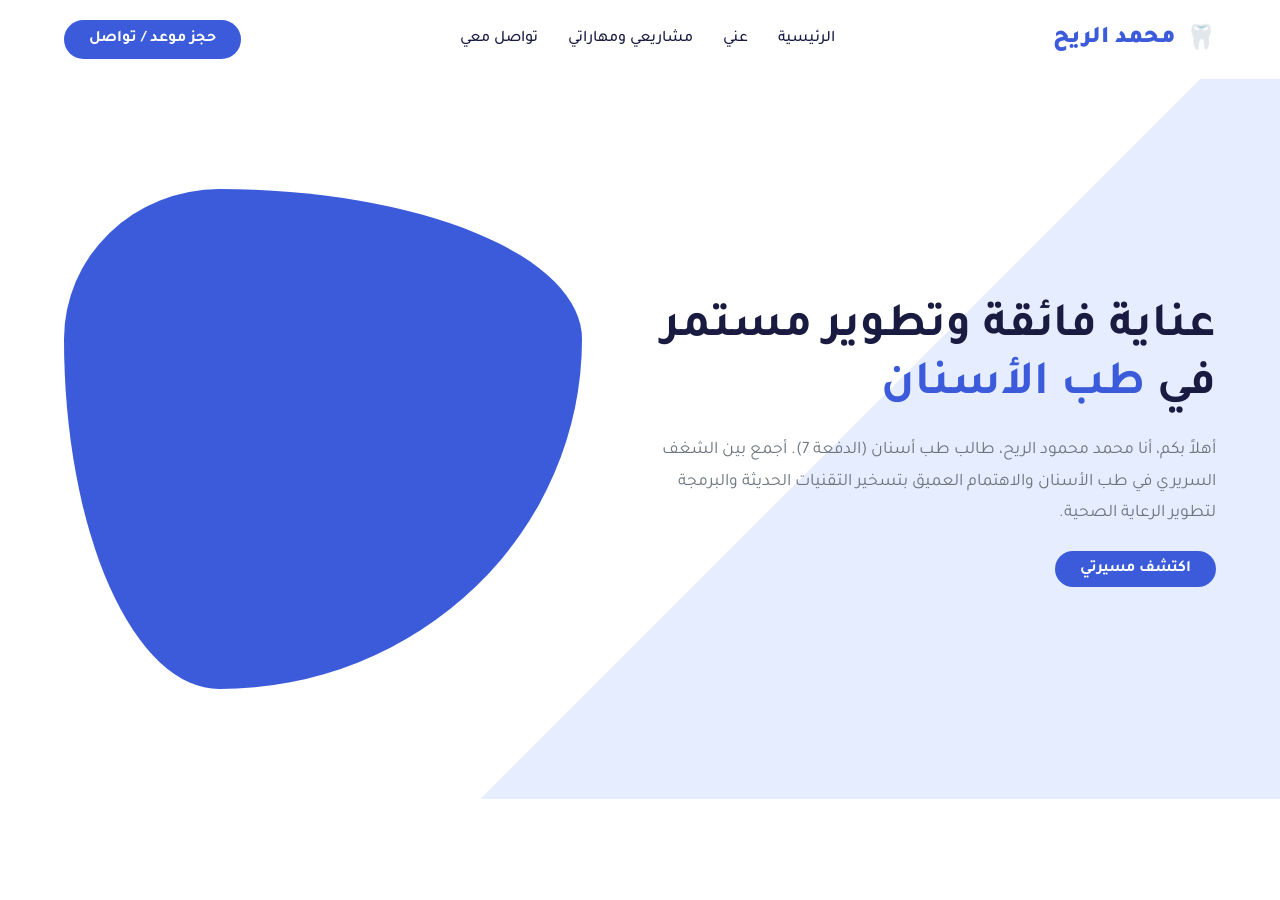
==== index.html @ c349facb "Create index.html" ====
<!DOCTYPE html>
<html lang="ar" dir="rtl">
<head>
    <meta charset="UTF-8">
    <meta name="viewport" content="width=device-width, initial-scale=1.0">
    <title>محمد محمود الريح - الرئيسية</title>
    <link rel="stylesheet" href="style.css">
</head>
<body>

    <header>
        <div class="logo">
            <span>🦷</span> محمد الريح
        </div>
        <nav>
            <ul>
                <li><a href="index.html">الرئيسية</a></li>
                <li><a href="about.html">عني</a></li>
                <li><a href="portfolio.html">مشاريعي ومهاراتي</a></li>
                <li><a href="contact.html">تواصل معي</a></li>
            </ul>
        </nav>
        <a href="contact.html" class="btn-primary">حجز موعد / تواصل</a>
    </header>

    <section class="hero">
        <div class="hero-text">
            <h1>عناية فائقة وتطوير مستمر في <span>طب الأسنان</span></h1>
            <p>أهلاً بكم، أنا محمد محمود الريح، طالب طب أسنان (الدفعة 7). أجمع بين الشغف السريري في طب الأسنان والاهتمام العميق بتسخير التقنيات الحديثة والبرمجة لتطوير الرعاية الصحية.</p>
            <a href="portfolio.html" class="btn-primary">اكتشف مسيرتي</a>
        </div>
        
        <div class="hero-image">
            <div class="image-blob">
                <!-- يمكنك استبدال الرابط أدناه بصورتك الشخصية -->
                <img src="https://cdn-icons-png.flaticon.com/512/3421/3421110.png" alt="طبيب أسنان">
            </div>
        </div>
    </section>

</body>
</html>
---- style.css ----
/* style.css */
@import url('https://fonts.googleapis.com/css2?family=Tajawal:wght@400;500;700;900&display=swap');

:root {
    --primary-blue: #3b5bdb;
    --light-blue: #e5edff;
    --text-dark: #1a1b41;
    --text-light: #6c757d;
    --white: #ffffff;
}

* {
    margin: 0;
    padding: 0;
    box-sizing: border-box;
    font-family: 'Tajawal', sans-serif;
}

body {
    background-color: var(--white);
    color: var(--text-dark);
    direction: rtl; /* لدعم اللغة العربية من اليمين لليسار */
}

/* Navbar */
header {
    display: flex;
    justify-content: space-between;
    align-items: center;
    padding: 20px 5%;
    background-color: var(--white);
    box-shadow: 0 2px 10px rgba(0,0,0,0.05);
}

.logo {
    font-size: 24px;
    font-weight: 900;
    color: var(--primary-blue);
    display: flex;
    align-items: center;
    gap: 10px;
}

nav ul {
    list-style: none;
    display: flex;
    gap: 30px;
}

nav ul li a {
    text-decoration: none;
    color: var(--text-dark);
    font-weight: 500;
    transition: color 0.3s;
}

nav ul li a:hover {
    color: var(--primary-blue);
}

.btn-primary {
    background-color: var(--primary-blue);
    color: var(--white);
    padding: 10px 25px;
    border-radius: 30px;
    text-decoration: none;
    font-weight: 700;
    transition: 0.3s;
}

.btn-primary:hover {
    background-color: #2c46a8;
}

/* Hero Section */
.hero {
    display: flex;
    align-items: center;
    justify-content: space-between;
    padding: 50px 5%;
    background: linear-gradient(135deg, var(--white) 60%, var(--light-blue) 40%);
    min-height: 80vh;
}

.hero-text {
    max-width: 50%;
}

.hero-text h1 {
    font-size: 3rem;
    color: var(--text-dark);
    margin-bottom: 20px;
}

.hero-text h1 span {
    color: var(--primary-blue);
}

.hero-text p {
    font-size: 1.1rem;
    color: var(--text-light);
    margin-bottom: 30px;
    line-height: 1.8;
}

/* Custom Shape Image Wrapper */
.hero-image {
    width: 45%;
    position: relative;
}

.image-blob {
    width: 100%;
    height: 500px;
    background-color: var(--primary-blue);
    border-radius: 30% 70% 70% 30% / 30% 30% 70% 70%;
    overflow: hidden;
    display: flex;
    justify-content: center;
    align-items: flex-end;
}

.image-blob img {
    width: 90%;
    height: auto;
}

/* Cards Section */
.section-title {
    text-align: center;
    margin: 60px 0 30px;
    font-size: 2.5rem;
}

.grid-container {
    display: grid;
    grid-template-columns: repeat(auto-fit, minmax(300px, 1fr));
    gap: 30px;
    padding: 20px 5%;
}

.card {
    background: var(--white);
    padding: 30px;
    border-radius: 20px;
    box-shadow: 0 10px 30px rgba(0,0,0,0.05);
    border: 1px solid var(--light-blue);
    transition: transform 0.3s;
}

.card:hover {
    transform: translateY(-10px);
}
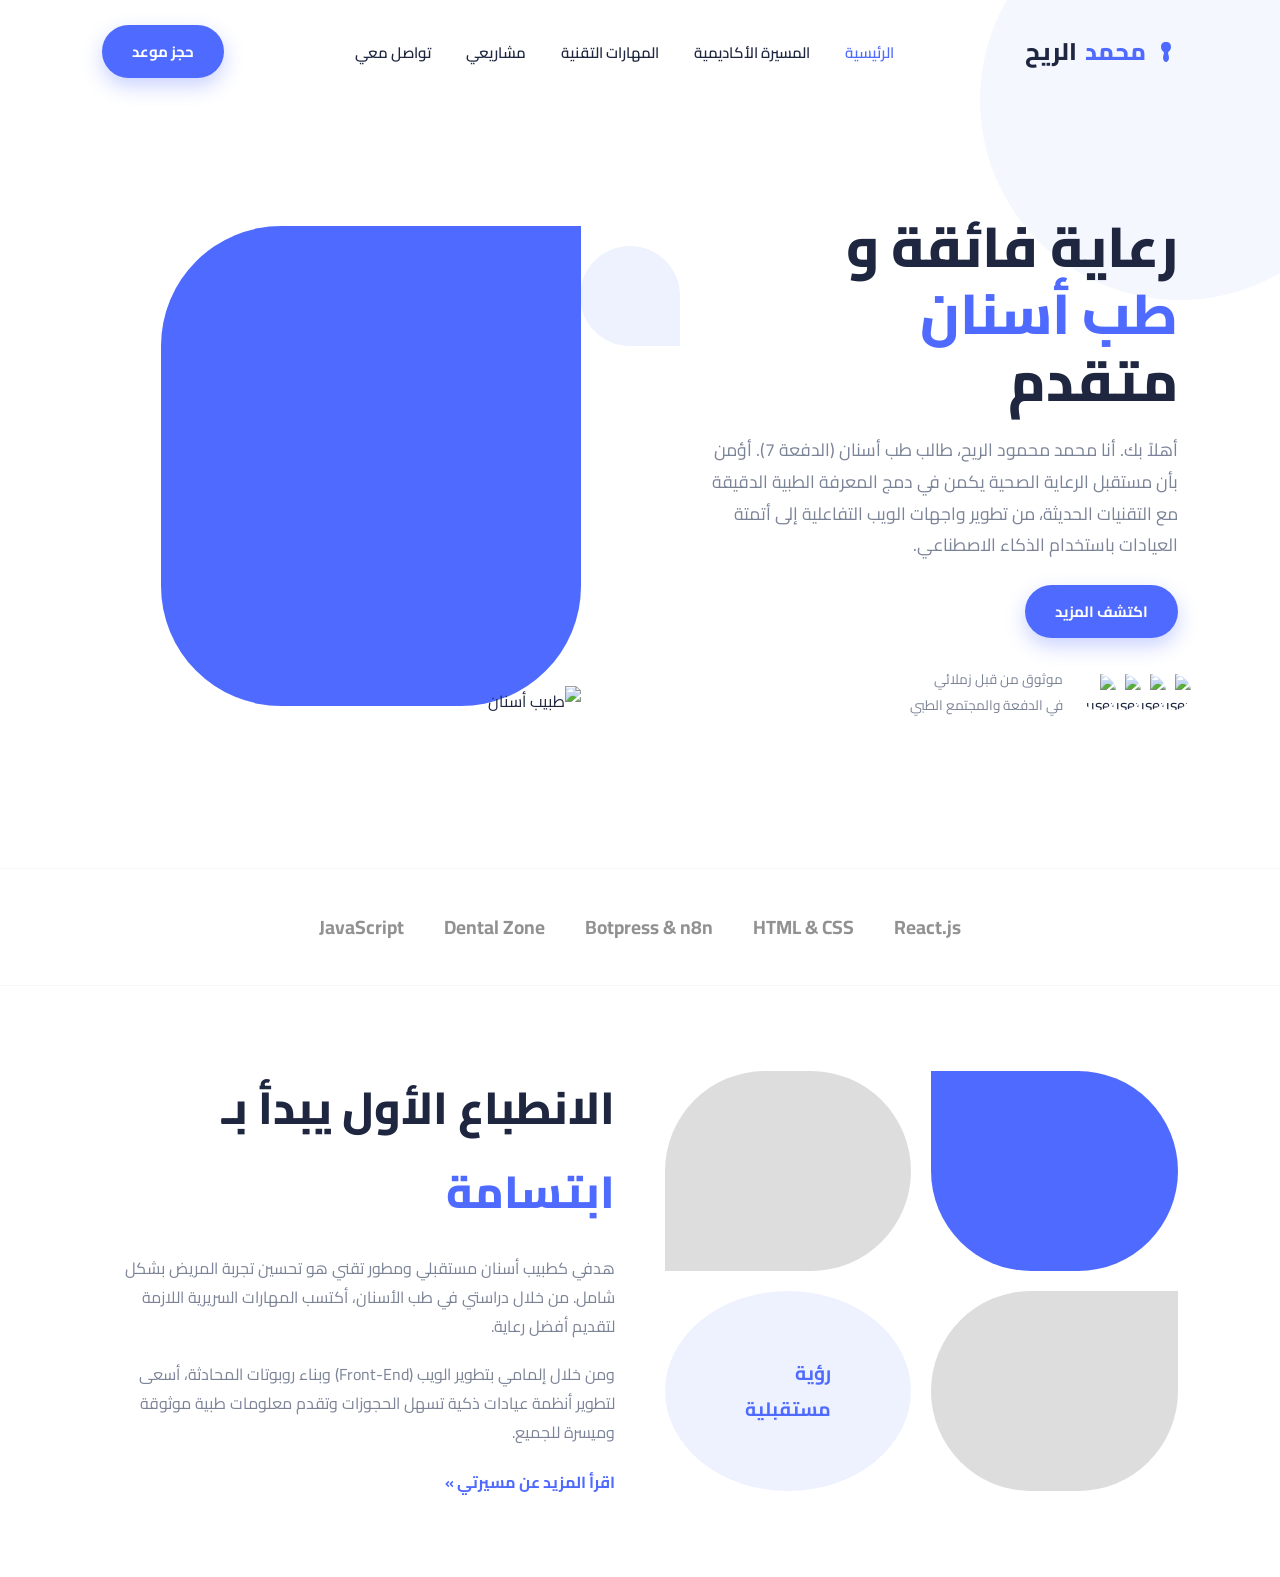
==== commit b6c6c94a: "Update index.html" ====
--- a/index.html
+++ b/index.html
@@ -3,40 +3,91 @@
 <head>
     <meta charset="UTF-8">
     <meta name="viewport" content="width=device-width, initial-scale=1.0">
-    <title>محمد محمود الريح - الرئيسية</title>
+    <title>محمد محمود الريح - الموقع الشخصي</title>
     <link rel="stylesheet" href="style.css">
 </head>
 <body>
 
+    <div class="bg-shape-1"></div>
+
+    <!-- الترويسة مطابقة لشريط Dantal -->
     <header>
         <div class="logo">
-            <span>🦷</span> محمد الريح
+            <!-- أيقونة سن بسيطة -->
+            <svg width="24" height="24" viewBox="0 0 24 24" fill="var(--primary-blue)"><path d="M12 2C8.5 2 7 4 7 7C7 9.5 8.5 11 10 12.5C10 13.5 9 16 9 18C9 20 10.5 22 12 22C13.5 22 15 20 15 18C15 16 14 13.5 14 12.5C15.5 11 17 9.5 17 7C17 4 15.5 2 12 2Z"/></svg>
+            محمد <span>الريح</span>
         </div>
         <nav>
             <ul>
-                <li><a href="index.html">الرئيسية</a></li>
-                <li><a href="about.html">عني</a></li>
-                <li><a href="portfolio.html">مشاريعي ومهاراتي</a></li>
+                <li><a href="index.html" class="active">الرئيسية</a></li>
+                <li><a href="about.html">المسيرة الأكاديمية</a></li>
+                <li><a href="skills.html">المهارات التقنية</a></li>
+                <li><a href="team.html">مشاريعي</a></li>
                 <li><a href="contact.html">تواصل معي</a></li>
             </ul>
         </nav>
-        <a href="contact.html" class="btn-primary">حجز موعد / تواصل</a>
+        <a href="contact.html" class="btn">حجز موعد</a>
     </header>
 
+    <!-- قسم الواجهة (Hero) المطابق للتصميم -->
     <section class="hero">
-        <div class="hero-text">
-            <h1>عناية فائقة وتطوير مستمر في <span>طب الأسنان</span></h1>
-            <p>أهلاً بكم، أنا محمد محمود الريح، طالب طب أسنان (الدفعة 7). أجمع بين الشغف السريري في طب الأسنان والاهتمام العميق بتسخير التقنيات الحديثة والبرمجة لتطوير الرعاية الصحية.</p>
-            <a href="portfolio.html" class="btn-primary">اكتشف مسيرتي</a>
+        <div class="hero-content">
+            <h1>رعاية فائقة و <br><span class="text-blue">طب أسنان</span><br> متقدم</h1>
+            <p>أهلاً بك. أنا محمد محمود الريح، طالب طب أسنان (الدفعة 7). أؤمن بأن مستقبل الرعاية الصحية يكمن في دمج المعرفة الطبية الدقيقة مع التقنيات الحديثة، من تطوير واجهات الويب التفاعلية إلى أتمتة العيادات باستخدام الذكاء الاصطناعي.</p>
+            <a href="contact.html" class="btn">اكتشف المزيد</a>
+            
+            <div class="trust-section">
+                <div class="avatars">
+                    <!-- صور رمزية صغيرة مطابقة لجزئية Trusted by في التصميم -->
+                    <img src="https://i.pravatar.cc/100?img=1" alt="user">
+                    <img src="https://i.pravatar.cc/100?img=2" alt="user">
+                    <img src="https://i.pravatar.cc/100?img=3" alt="user">
+                    <img src="https://i.pravatar.cc/100?img=4" alt="user">
+                </div>
+                <div class="trust-text">
+                    موثوق من قبل زملائي <br>في الدفعة والمجتمع الطبي
+                </div>
+            </div>
         </div>
         
-        <div class="hero-image">
-            <div class="image-blob">
-                <!-- يمكنك استبدال الرابط أدناه بصورتك الشخصية -->
+        <div class="hero-image-wrapper">
+            <div class="floating-shape-1"></div>
+            <!-- الشكل الأزرق ذو الزاوية الحادة والانحناءات المطابق للصورة -->
+            <div class="theme-shape">
+                <!-- استبدل الرابط أدناه بصورتك الشخصية بخلفية شفافة (PNG) -->
                 <img src="https://cdn-icons-png.flaticon.com/512/3421/3421110.png" alt="طبيب أسنان">
             </div>
         </div>
     </section>
 
+    <!-- شريط التقنيات والشركاء (بديل لشعارات الشركات في التصميم) -->
+    <section class="partners">
+        <span>React.js</span>
+        <span>HTML & CSS</span>
+        <span>Botpress & n8n</span>
+        <span>Dental Zone</span>
+        <span>JavaScript</span>
+    </section>
+
+    <!-- القسم الثاني (مطابق لقسم First Impressions في التصميم) -->
+    <section class="about-section">
+        <div class="about-images">
+            <!-- أشكال مطابقة للشبكة الهندسية في التصميم -->
+            <div class="img-box img-1"></div>
+            <div class="img-box img-2" style="background-image: url('https://images.unsplash.com/photo-1606811841689-23dfddce3e95?auto=format&fit=crop&w=300&q=80');"></div>
+            <div class="img-box img-3" style="background-image: url('https://images.unsplash.com/photo-1599420186946-7b6fb4e297f0?auto=format&fit=crop&w=300&q=80');"></div>
+            <div class="img-box img-4">
+                <strong style="color: var(--primary-blue); font-size: 1.2rem;">رؤية<br>مستقبلية</strong>
+            </div>
+        </div>
+
+        <div class="about-text">
+            <h2>الانطباع الأول يبدأ بـ <span>ابتسامة</span></h2>
+            <p>هدفي كطبيب أسنان مستقبلي ومطور تقني هو تحسين تجربة المريض بشكل شامل. من خلال دراستي في طب الأسنان، أكتسب المهارات السريرية اللازمة لتقديم أفضل رعاية.</p>
+            <p>ومن خلال إلمامي بتطوير الويب (Front-End) وبناء روبوتات المحادثة، أسعى لتطوير أنظمة عيادات ذكية تسهل الحجوزات وتقدم معلومات طبية موثوقة وميسرة للجميع.</p>
+            <a href="about.html" style="color: var(--primary-blue); text-decoration: none; font-weight: 700;">اقرأ المزيد عن مسيرتي &raquo;</a>
+        </div>
+    </section>
+
 </body>
 </html>
--- a/style.css
+++ b/style.css
@@ -1,153 +1,263 @@
-/* style.css */
-@import url('https://fonts.googleapis.com/css2?family=Tajawal:wght@400;500;700;900&display=swap');
+@import url('https://fonts.googleapis.com/css2?family=Cairo:wght@400;600;700;800&display=swap');
 
 :root {
-    --primary-blue: #3b5bdb;
-    --light-blue: #e5edff;
-    --text-dark: #1a1b41;
-    --text-light: #6c757d;
-    --white: #ffffff;
+    --primary-blue: #4f6bff; /* درجة الأزرق المطابقة للتصميم */
+    --light-blue: #eef2ff;
+    --text-dark: #1e2640;
+    --text-gray: #7b8397;
+    --bg-white: #ffffff;
 }
 
 * {
     margin: 0;
     padding: 0;
     box-sizing: border-box;
-    font-family: 'Tajawal', sans-serif;
+    font-family: 'Cairo', sans-serif;
 }
 
 body {
-    background-color: var(--white);
-    color: var(--text-dark);
-    direction: rtl; /* لدعم اللغة العربية من اليمين لليسار */
-}
-
-/* Navbar */
+    background-color: var(--bg-white);
+    color: var(--text-dark);
+    direction: rtl; /* اتجاه عربي */
+    overflow-x: hidden;
+}
+
+/* الترويسة (Navbar) المطابقة للتصميم */
 header {
     display: flex;
     justify-content: space-between;
     align-items: center;
-    padding: 20px 5%;
-    background-color: var(--white);
-    box-shadow: 0 2px 10px rgba(0,0,0,0.05);
+    padding: 25px 8%;
+    background-color: transparent;
+    position: relative;
+    z-index: 10;
 }
 
 .logo {
     font-size: 24px;
-    font-weight: 900;
-    color: var(--primary-blue);
-    display: flex;
-    align-items: center;
-    gap: 10px;
+    font-weight: 800;
+    color: var(--primary-blue);
+    display: flex;
+    align-items: center;
+    gap: 8px;
+}
+
+.logo span {
+    color: var(--text-dark);
 }
 
 nav ul {
     list-style: none;
     display: flex;
-    gap: 30px;
+    gap: 35px;
 }
 
 nav ul li a {
     text-decoration: none;
     color: var(--text-dark);
-    font-weight: 500;
-    transition: color 0.3s;
-}
-
-nav ul li a:hover {
-    color: var(--primary-blue);
-}
-
-.btn-primary {
+    font-size: 15px;
+    font-weight: 600;
+    transition: color 0.3s ease;
+}
+
+nav ul li a:hover, nav ul li a.active {
+    color: var(--primary-blue);
+}
+
+.btn {
     background-color: var(--primary-blue);
-    color: var(--white);
-    padding: 10px 25px;
-    border-radius: 30px;
+    color: var(--bg-white);
+    padding: 12px 30px;
+    border-radius: 50px;
     text-decoration: none;
+    font-size: 15px;
     font-weight: 700;
+    box-shadow: 0 8px 20px rgba(79, 107, 255, 0.3);
     transition: 0.3s;
 }
 
-.btn-primary:hover {
-    background-color: #2c46a8;
-}
-
-/* Hero Section */
+.btn:hover {
+    transform: translateY(-2px);
+    box-shadow: 0 10px 25px rgba(79, 107, 255, 0.4);
+}
+
+/* القسم الأول (Hero Section) */
 .hero {
     display: flex;
-    align-items: center;
     justify-content: space-between;
-    padding: 50px 5%;
-    background: linear-gradient(135deg, var(--white) 60%, var(--light-blue) 40%);
-    min-height: 80vh;
-}
-
-.hero-text {
+    align-items: center;
+    padding: 40px 8% 80px;
+    position: relative;
+    min-height: 85vh;
+}
+
+/* الخلفيات الزخرفية الدائرية الباهتة */
+.bg-shape-1 {
+    position: absolute;
+    top: -100px;
+    right: -100px;
+    width: 400px;
+    height: 400px;
+    background-color: var(--light-blue);
+    border-radius: 50%;
+    z-index: -1;
+    opacity: 0.6;
+}
+
+.hero-content {
+    flex: 1;
     max-width: 50%;
 }
 
-.hero-text h1 {
-    font-size: 3rem;
-    color: var(--text-dark);
+.hero-content h1 {
+    font-size: 3.5rem;
+    font-weight: 800;
+    line-height: 1.2;
     margin-bottom: 20px;
-}
-
-.hero-text h1 span {
-    color: var(--primary-blue);
-}
-
-.hero-text p {
+    color: var(--text-dark);
+}
+
+.hero-content h1 span {
+    color: var(--primary-blue);
+}
+
+.hero-content p {
     font-size: 1.1rem;
-    color: var(--text-light);
-    margin-bottom: 30px;
+    color: var(--text-gray);
     line-height: 1.8;
-}
-
-/* Custom Shape Image Wrapper */
-.hero-image {
-    width: 45%;
-    position: relative;
-}
-
-.image-blob {
-    width: 100%;
-    height: 500px;
+    margin-bottom: 35px;
+    max-width: 90%;
+}
+
+.trust-section {
+    display: flex;
+    align-items: center;
+    gap: 15px;
+    margin-top: 40px;
+}
+
+.avatars {
+    display: flex;
+}
+
+.avatars img {
+    width: 40px;
+    height: 40px;
+    border-radius: 50%;
+    border: 2px solid var(--bg-white);
+    margin-right: -15px; /* لتداخل الصور مثل التصميم */
+}
+
+.trust-text {
+    font-size: 0.85rem;
+    color: var(--text-gray);
+}
+
+/* الأشكال الهندسية المطابقة للصورة (الجهة اليسرى في التصميم الإنجليزي / اليمنى هنا) */
+.hero-image-wrapper {
+    flex: 1;
+    display: flex;
+    justify-content: center;
+    position: relative;
+}
+
+/* الشكل الأزرق المميز الذي يشبه السن/الورقة */
+.theme-shape {
+    width: 420px;
+    height: 480px;
     background-color: var(--primary-blue);
-    border-radius: 30% 70% 70% 30% / 30% 30% 70% 70%;
-    overflow: hidden;
+    /* هذا السطر يصنع الانحناء المطابق للتصميم: زاوية حادة والباقي منحني */
+    border-radius: 120px 0 120px 120px; 
+    position: relative;
     display: flex;
     justify-content: center;
     align-items: flex-end;
 }
 
-.image-blob img {
-    width: 90%;
-    height: auto;
-}
-
-/* Cards Section */
-.section-title {
-    text-align: center;
-    margin: 60px 0 30px;
-    font-size: 2.5rem;
-}
-
-.grid-container {
+.theme-shape img {
+    width: 120%; /* لبروز الصورة خارج الإطار قليلاً كما في التصميم */
+    max-width: 500px;
+    margin-bottom: -10px;
+}
+
+/* أشكال الزينة العائمة حول الصورة الرئيسية */
+.floating-shape-1 {
+    position: absolute;
+    top: 20px;
+    right: -40px;
+    width: 100px;
+    height: 100px;
+    background-color: var(--light-blue);
+    border-radius: 50% 50% 0 50%;
+    z-index: -1;
+}
+
+/* شريط الشركاء / التقنيات */
+.partners {
+    display: flex;
+    justify-content: center;
+    align-items: center;
+    gap: 40px;
+    padding: 40px 8%;
+    border-top: 1px solid #f0f0f0;
+    border-bottom: 1px solid #f0f0f0;
+    filter: grayscale(100%);
+    opacity: 0.5;
+}
+
+.partners span {
+    font-size: 1.2rem;
+    font-weight: 700;
+}
+
+/* قسم "الانطباع الأول" المطابق للتصميم */
+.about-section {
+    display: flex;
+    align-items: center;
+    justify-content: space-between;
+    padding: 80px 8%;
+    gap: 50px;
+}
+
+.about-images {
+    flex: 1;
     display: grid;
-    grid-template-columns: repeat(auto-fit, minmax(300px, 1fr));
-    gap: 30px;
-    padding: 20px 5%;
-}
-
-.card {
-    background: var(--white);
-    padding: 30px;
-    border-radius: 20px;
-    box-shadow: 0 10px 30px rgba(0,0,0,0.05);
-    border: 1px solid var(--light-blue);
-    transition: transform 0.3s;
-}
-
-.card:hover {
-    transform: translateY(-10px);
+    grid-template-columns: 1fr 1fr;
+    gap: 20px;
+    position: relative;
+}
+
+.img-box {
+    width: 100%;
+    height: 200px;
+    background-color: #ddd;
+    background-size: cover;
+    background-position: center;
+}
+
+/* تطبيق الانحناءات الدقيقة للصور في الشبكة السفلية */
+.img-1 { border-radius: 0 100px 100px 100px; background-color: var(--primary-blue); }
+.img-2 { border-radius: 100px 100px 100px 0; }
+.img-3 { border-radius: 100px 0 100px 100px; }
+.img-4 { border-radius: 50%; background-color: var(--light-blue); display:flex; align-items:center; justify-content:center;}
+
+.about-text {
+    flex: 1;
+}
+
+.about-text h2 {
+    font-size: 2.8rem;
+    font-weight: 800;
+    margin-bottom: 20px;
+    color: var(--text-dark);
+}
+
+.about-text h2 span {
+    color: var(--primary-blue);
+}
+
+.about-text p {
+    color: var(--text-gray);
+    line-height: 1.8;
+    margin-bottom: 20px;
 }
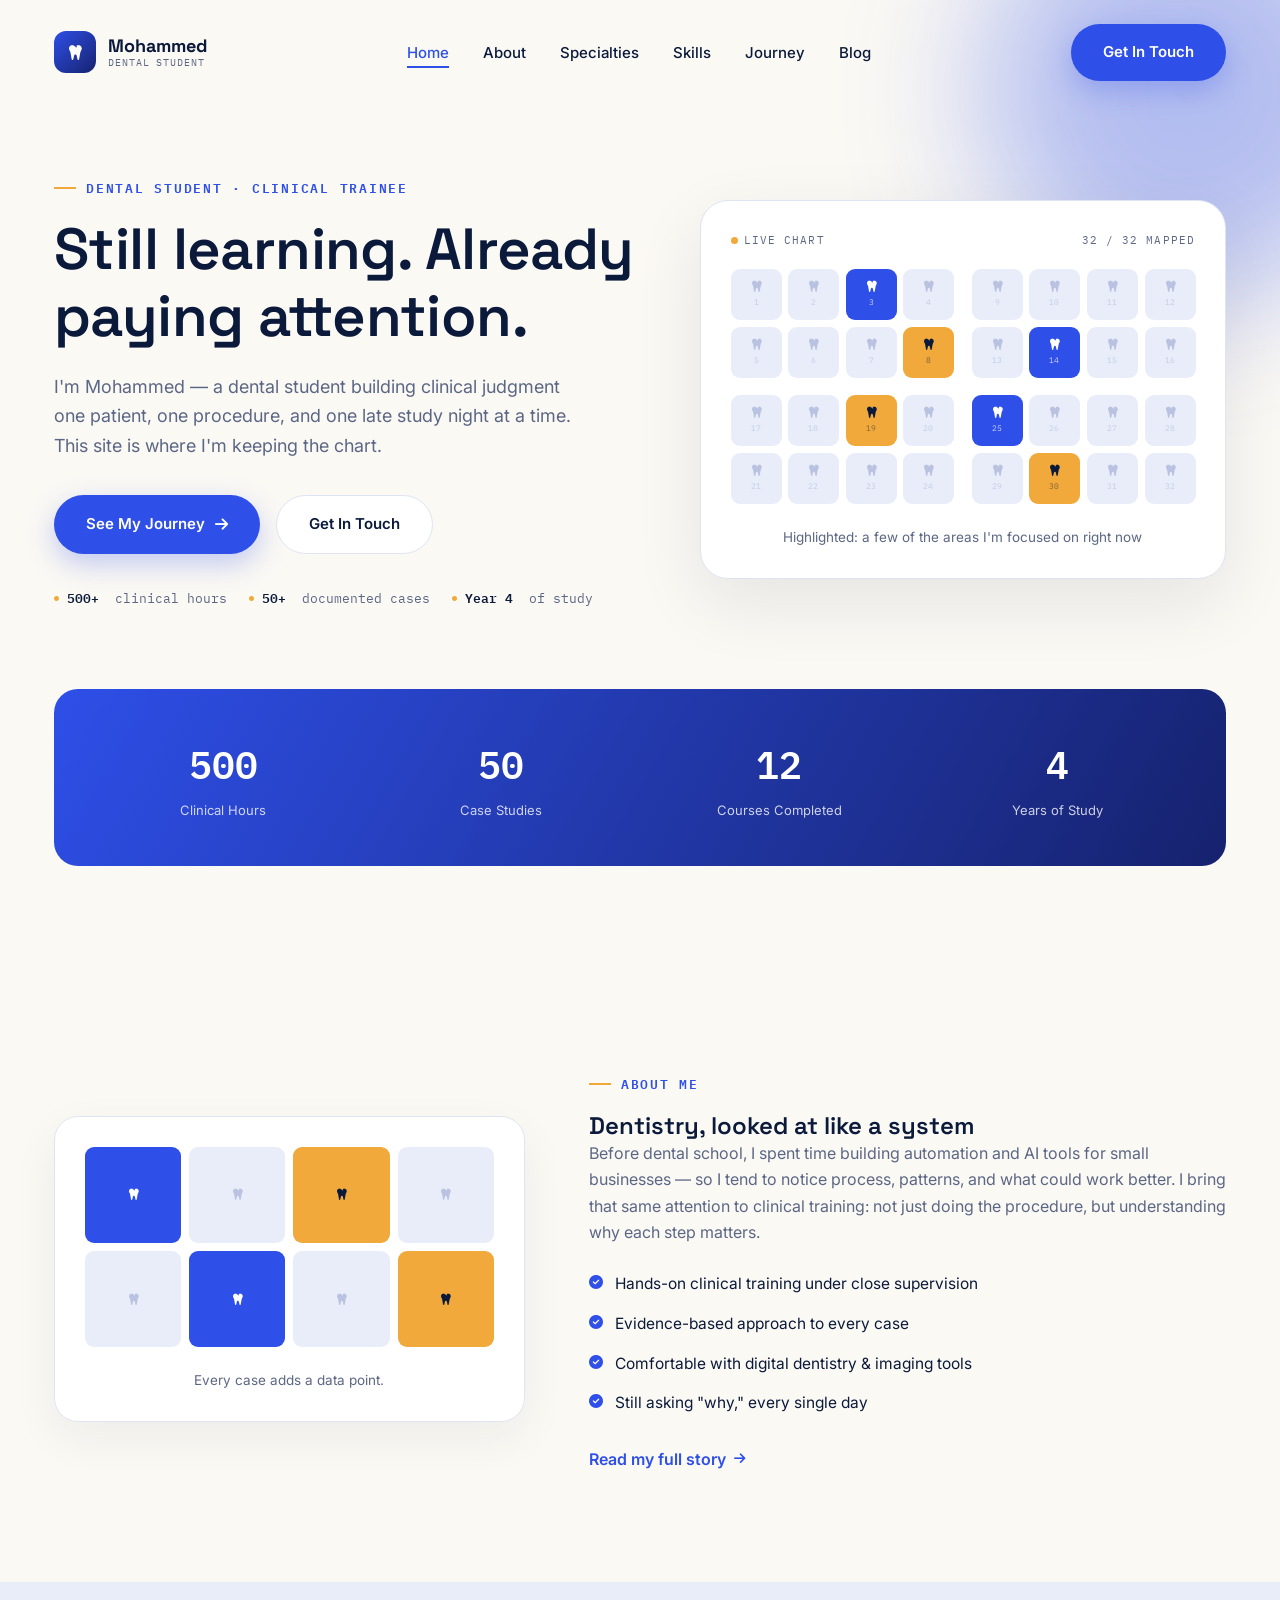
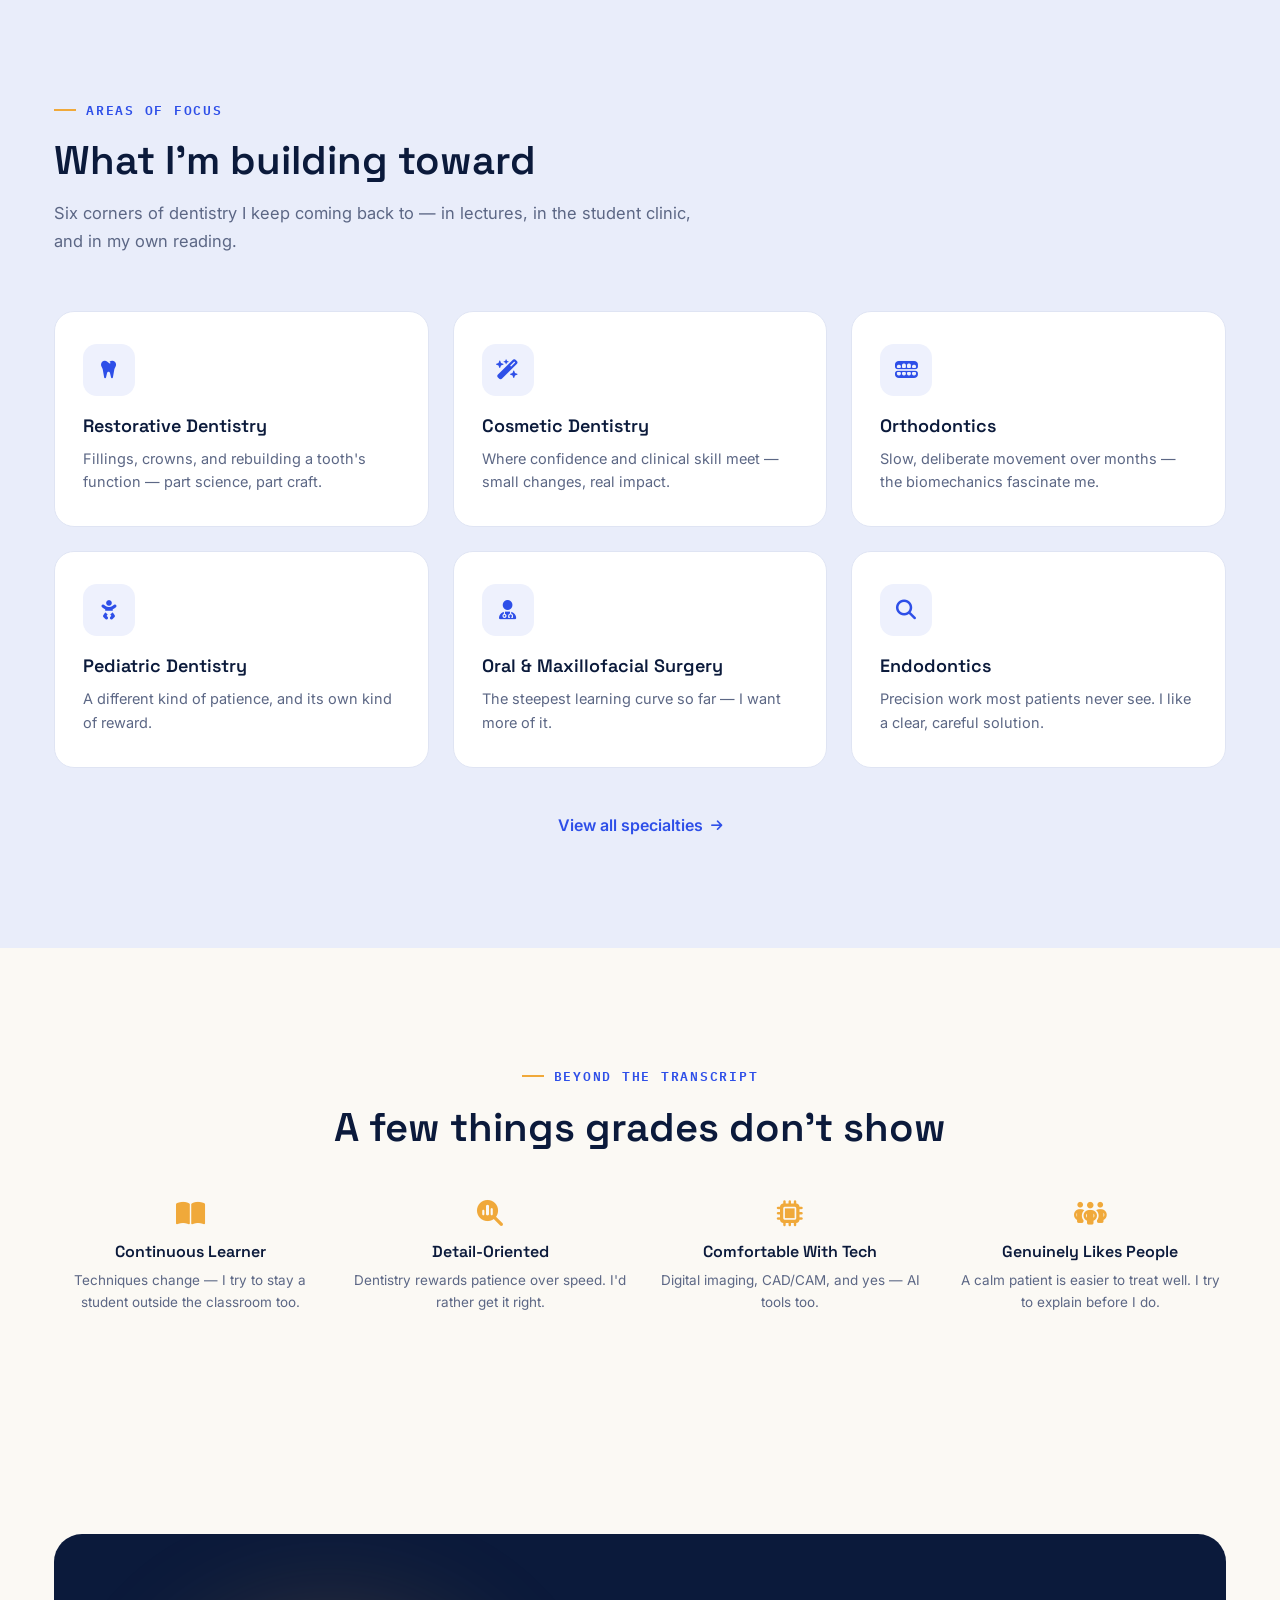
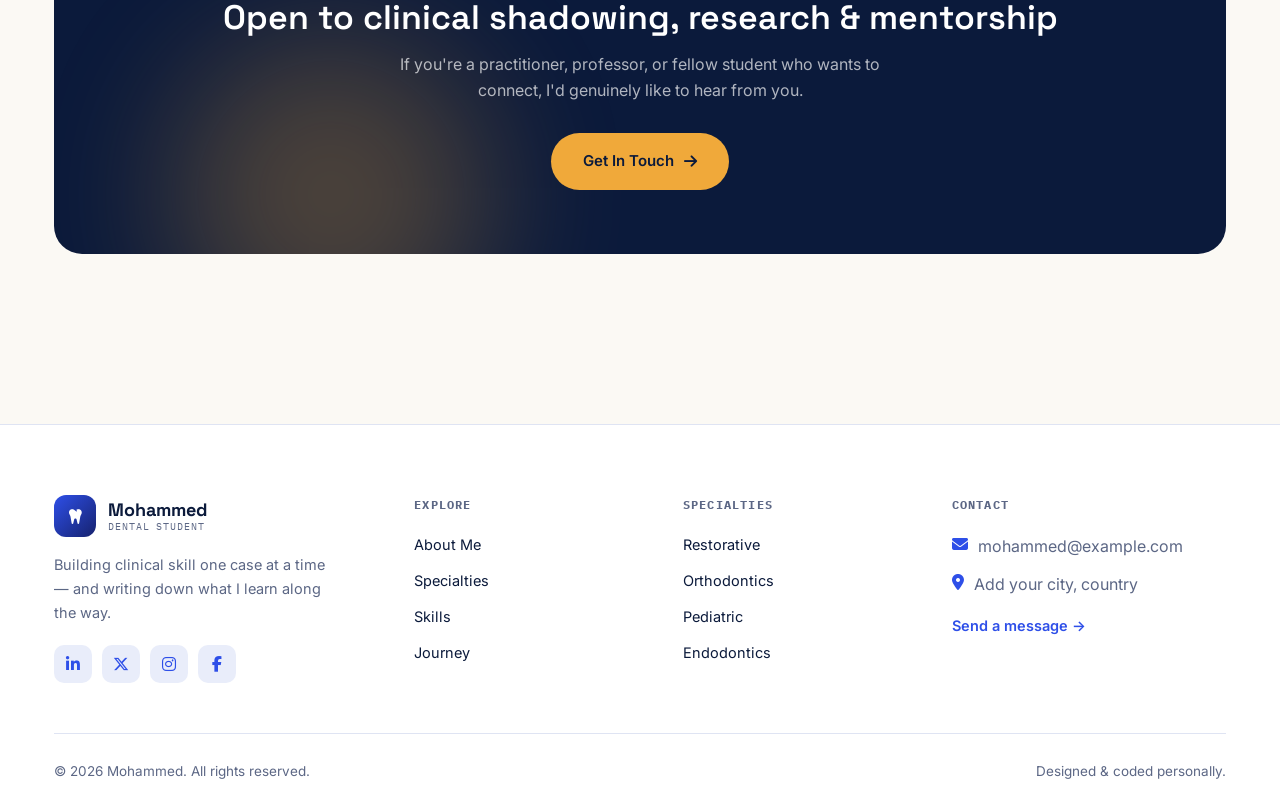
==== commit 792dff29: "Update index.html كلاود" ====
--- a/index.html
+++ b/index.html
@@ -1,93 +1,438 @@
 <!DOCTYPE html>
-<html lang="ar" dir="rtl">
+<html lang="en">
 <head>
-    <meta charset="UTF-8">
-    <meta name="viewport" content="width=device-width, initial-scale=1.0">
-    <title>محمد محمود الريح - الموقع الشخصي</title>
-    <link rel="stylesheet" href="style.css">
+<meta charset="UTF-8">
+<meta name="viewport" content="width=device-width, initial-scale=1.0">
+<title>Mohammed — Dental Student</title>
+<meta name="description" content="Mohammed is a dental student building clinical skill, one case at a time. Explore his journey, specialties, and skills.">
+<link rel="preconnect" href="https://fonts.googleapis.com">
+<link rel="preconnect" href="https://fonts.gstatic.com" crossorigin>
+<link href="https://fonts.googleapis.com/css2?family=Space+Grotesk:wght@500;600;700&family=Inter:wght@400;500;600;700&family=IBM+Plex+Mono:wght@500;600&display=swap" rel="stylesheet">
+<link rel="stylesheet" href="https://cdnjs.cloudflare.com/ajax/libs/font-awesome/6.5.1/css/all.min.css">
+<style>
+  :root{
+    --ink:#0B1A3B; --blue:#2E4FE8; --blue-dark:#16226E; --blue-pale:#EEF1FD;
+    --enamel:#FBF9F4; --mist:#E9EDFA; --amber:#F0A93A; --amber-dark:#C98613;
+    --chart-red:#C1443B; --gray:#5C6785; --border:#DFE4F3; --white:#FFFFFF;
+  }
+  *,*::before,*::after{box-sizing:border-box;margin:0;padding:0;}
+  html{scroll-behavior:smooth;}
+  body{font-family:'Inter',sans-serif;color:var(--ink);background:var(--enamel);line-height:1.65;-webkit-font-smoothing:antialiased;overflow-x:hidden;}
+  img{max-width:100%;display:block;}
+  a{text-decoration:none;color:inherit;}
+  ul{list-style:none;}
+  button{font-family:inherit;cursor:pointer;}
+  h1,h2,h3,h4{font-family:'Space Grotesk',sans-serif;color:var(--ink);line-height:1.15;font-weight:600;}
+  .mono{font-family:'IBM Plex Mono',monospace;}
+  :focus-visible{outline:2px solid var(--blue);outline-offset:3px;}
+  @media(prefers-reduced-motion:reduce){*{animation-duration:.01ms !important;animation-iteration-count:1 !important;transition-duration:.01ms !important;scroll-behavior:auto !important;}}
+
+  .container{max-width:1220px;margin:0 auto;padding:0 24px;}
+  .section{padding:110px 0;}
+  .section-alt{background:var(--mist);}
+  .section-tight{padding:70px 0;}
+  .eyebrow{font-family:'IBM Plex Mono',monospace;font-size:12.5px;letter-spacing:.14em;text-transform:uppercase;color:var(--blue);font-weight:600;display:inline-flex;align-items:center;gap:10px;margin-bottom:18px;}
+  .eyebrow::before{content:'';width:22px;height:2px;background:var(--amber);}
+  .section-head{max-width:640px;margin-bottom:56px;}
+  .section-head h2{font-size:clamp(28px,4vw,40px);margin-bottom:16px;}
+  .section-head p{color:var(--gray);font-size:16.5px;}
+
+  .btn{display:inline-flex;align-items:center;gap:10px;padding:16px 32px;border-radius:100px;font-weight:600;font-size:15px;transition:all .3s cubic-bezier(.4,0,.2,1);border:none;}
+  .btn-primary{background:var(--blue);color:#fff;box-shadow:0 10px 28px rgba(46,79,232,.28);}
+  .btn-primary:hover{background:var(--blue-dark);transform:translateY(-2px);box-shadow:0 14px 34px rgba(46,79,232,.36);}
+  .btn-secondary{background:#fff;color:var(--ink);border:1.5px solid var(--border);}
+  .btn-secondary:hover{border-color:var(--blue);color:var(--blue);background:var(--blue-pale);}
+
+  /* NAV */
+  .navbar{position:fixed;top:0;left:0;right:0;z-index:1000;padding:24px 0;transition:all .3s ease;}
+  .navbar.scrolled{padding:14px 0;background:rgba(251,249,244,.85);backdrop-filter:blur(14px);box-shadow:0 4px 24px rgba(11,26,59,.07);}
+  .nav-container{max-width:1220px;margin:0 auto;padding:0 24px;display:flex;align-items:center;justify-content:space-between;}
+  .logo{display:flex;align-items:center;gap:12px;}
+  .logo-mark{width:42px;height:42px;border-radius:12px;background:linear-gradient(135deg,var(--blue),var(--blue-dark));display:flex;align-items:center;justify-content:center;color:#fff;font-size:17px;flex-shrink:0;}
+  .logo-text{display:flex;flex-direction:column;line-height:1.15;}
+  .logo-text strong{font-family:'Space Grotesk';font-size:18px;font-weight:700;}
+  .logo-text small{font-family:'IBM Plex Mono';font-size:10px;letter-spacing:.09em;color:var(--gray);text-transform:uppercase;}
+  .nav-links{display:flex;gap:34px;}
+  .nav-links a{font-size:15px;font-weight:500;position:relative;padding:6px 0;}
+  .nav-links a::after{content:'';position:absolute;bottom:0;left:0;width:0;height:2px;background:var(--blue);transition:width .3s;}
+  .nav-links a:hover::after,.nav-links a.active::after{width:100%;}
+  .nav-links a.active{color:var(--blue);}
+  .nav-actions{display:flex;align-items:center;gap:22px;}
+  .hamburger{display:none;font-size:21px;background:none;border:none;color:var(--ink);}
+  @media(max-width:960px){.nav-links{display:none;}.hamburger{display:block;}.nav-cta-desktop{display:none;}}
+
+  .mobile-menu{position:fixed;top:0;right:-100%;width:82%;max-width:340px;height:100vh;background:#fff;z-index:1200;padding:36px 32px 40px;transition:right .4s cubic-bezier(.4,0,.2,1);box-shadow:-14px 0 50px rgba(11,26,59,.18);}
+  .mobile-menu.open{right:0;}
+  .menu-close{font-size:22px;background:none;border:none;color:var(--ink);margin-bottom:30px;}
+  .mobile-menu a{display:block;padding:15px 0;font-size:18px;font-weight:500;border-bottom:1px solid var(--border);}
+  .mobile-menu .btn{margin-top:24px;width:100%;justify-content:center;}
+  .menu-overlay{position:fixed;inset:0;background:rgba(11,26,59,.45);z-index:1150;opacity:0;pointer-events:none;transition:opacity .3s;}
+  .menu-overlay.open{opacity:1;pointer-events:auto;}
+
+  /* HERO */
+  .hero{padding:170px 0 90px;position:relative;}
+  .hero-grid{display:grid;grid-template-columns:1.05fr .95fr;gap:64px;align-items:center;}
+  .hero h1{font-size:clamp(36px,5.2vw,58px);letter-spacing:-.01em;margin-bottom:22px;}
+  .hero p.lead{font-size:18px;color:var(--gray);max-width:520px;margin-bottom:34px;}
+  .hero-ctas{display:flex;gap:16px;flex-wrap:wrap;margin-bottom:34px;}
+  .hero-microstats{display:flex;gap:22px;flex-wrap:wrap;font-family:'IBM Plex Mono';font-size:13px;color:var(--gray);}
+  .hero-microstats b{color:var(--ink);font-weight:600;}
+  .hero-microstats span{display:flex;align-items:center;gap:8px;}
+  .hero-microstats i{color:var(--amber);font-size:5px;}
+
+  /* TOOTH CHART — signature element */
+  .tooth-chart-wrap{background:#fff;border-radius:28px;padding:30px;box-shadow:0 24px 70px rgba(11,26,59,.09);border:1px solid var(--border);position:relative;}
+  .tooth-chart-label{display:flex;align-items:center;justify-content:space-between;margin-bottom:20px;}
+  .tooth-chart-label .mono{font-size:11px;letter-spacing:.1em;color:var(--gray);text-transform:uppercase;}
+  .tooth-chart-label .dot-live{width:7px;height:7px;border-radius:50%;background:var(--amber);display:inline-block;margin-right:6px;animation:pulse-dot 2s infinite;}
+  .tooth-chart-grid{display:grid;grid-template-columns:1fr 1fr;grid-template-rows:1fr 1fr;gap:18px;}
+  .quadrant{display:grid;grid-template-columns:repeat(4,1fr);gap:7px;}
+  .tooth-cell{aspect-ratio:1;border-radius:9px;background:var(--mist);display:flex;flex-direction:column;align-items:center;justify-content:center;gap:3px;color:#B9C2E0;font-size:13px;opacity:0;transform:scale(.7);animation:tooth-in .5s cubic-bezier(.4,0,.2,1) forwards;}
+  .tooth-cell .n{font-family:'IBM Plex Mono';font-size:8px;opacity:.75;}
+  .tooth-cell.active{color:#fff;}
+  .tooth-cell.active.c-blue{background:var(--blue);}
+  .tooth-cell.active.c-amber{background:var(--amber);color:var(--ink);}
+  .tooth-cell.active.c-amber .n{color:rgba(11,26,59,.65);}
+  @keyframes tooth-in{to{opacity:1;transform:scale(1);}}
+  @keyframes pulse-dot{0%,100%{opacity:1;}50%{opacity:.35;}}
+  .chart-caption{margin-top:22px;font-size:13.5px;color:var(--gray);text-align:center;}
+  @media(max-width:640px){.tooth-chart-grid{grid-template-columns:1fr;grid-template-rows:none;gap:12px;}}
+
+  .blob{position:absolute;border-radius:50%;filter:blur(70px);z-index:-1;opacity:.35;}
+  .blob-a{width:420px;height:420px;background:var(--blue);top:-120px;right:-120px;}
+  .blob-b{width:320px;height:320px;background:var(--amber);bottom:-100px;left:10%;opacity:.25;}
+
+  /* STAT STRIP */
+  .stat-strip{background:linear-gradient(120deg,var(--blue),var(--blue-dark));border-radius:24px;padding:44px 40px;display:grid;grid-template-columns:repeat(4,1fr);gap:20px;margin-top:80px;}
+  .stat-item{text-align:center;color:#fff;}
+  .stat-num{font-family:'IBM Plex Mono';font-size:clamp(26px,3.4vw,38px);font-weight:600;display:block;}
+  .stat-label{font-size:13px;color:rgba(255,255,255,.78);margin-top:6px;}
+  @media(max-width:768px){.stat-strip{grid-template-columns:repeat(2,1fr);}}
+
+  /* REVEAL */
+  .reveal{opacity:0;transform:translateY(26px);transition:opacity .7s cubic-bezier(.4,0,.2,1),transform .7s cubic-bezier(.4,0,.2,1);}
+  .reveal.visible{opacity:1;transform:translateY(0);}
+
+  /* ABOUT TEASER */
+  .about-teaser{display:grid;grid-template-columns:.85fr 1.15fr;gap:64px;align-items:center;}
+  .about-visual{background:#fff;border:1px solid var(--border);border-radius:24px;padding:30px;box-shadow:0 16px 46px rgba(11,26,59,.06);}
+  .about-visual-row{display:grid;grid-template-columns:repeat(4,1fr);gap:8px;margin-bottom:8px;}
+  .about-visual .tooth-cell{cursor:default;}
+  .checklist{display:grid;gap:14px;margin:26px 0 30px;}
+  .checklist li{display:flex;align-items:flex-start;gap:12px;font-size:15.5px;}
+  .checklist i{color:var(--blue);margin-top:4px;font-size:14px;}
+  .text-link{color:var(--blue);font-weight:600;display:inline-flex;align-items:center;gap:8px;}
+  .text-link i{font-size:13px;transition:transform .25s;}
+  .text-link:hover i{transform:translateX(4px);}
+
+  /* CARD GRID */
+  .card-grid{display:grid;grid-template-columns:repeat(3,1fr);gap:24px;}
+  .s-card{background:#fff;border:1px solid var(--border);border-radius:20px;padding:32px 28px;transition:all .35s cubic-bezier(.4,0,.2,1);}
+  .s-card:hover{transform:translateY(-6px);box-shadow:0 18px 44px rgba(11,26,59,.09);border-color:transparent;}
+  .s-card .icon{width:52px;height:52px;border-radius:14px;background:var(--blue-pale);color:var(--blue);display:flex;align-items:center;justify-content:center;font-size:20px;margin-bottom:20px;}
+  .s-card h3{font-size:18px;margin-bottom:10px;}
+  .s-card p{color:var(--gray);font-size:14.5px;}
+  @media(max-width:900px){.card-grid{grid-template-columns:repeat(2,1fr);}}
+  @media(max-width:600px){.card-grid{grid-template-columns:1fr;}}
+
+  .center-link{text-align:center;margin-top:44px;}
+
+  /* FEATURES ROW */
+  .features-row{display:grid;grid-template-columns:repeat(4,1fr);gap:28px;text-align:center;}
+  .feature-item i{font-size:26px;color:var(--amber);margin-bottom:16px;}
+  .feature-item h4{font-size:16px;margin-bottom:8px;}
+  .feature-item p{font-size:13.5px;color:var(--gray);}
+  @media(max-width:800px){.features-row{grid-template-columns:repeat(2,1fr);}}
+
+  /* CTA BANNER */
+  .cta-banner{background:var(--ink);border-radius:28px;padding:64px 48px;text-align:center;position:relative;overflow:hidden;}
+  .cta-banner h2{color:#fff;font-size:clamp(24px,3.4vw,34px);margin-bottom:14px;}
+  .cta-banner p{color:rgba(255,255,255,.68);max-width:520px;margin:0 auto 30px;}
+  .cta-banner .blob{opacity:.28;}
+
+  footer{background:#fff;border-top:1px solid var(--border);padding:70px 0 30px;margin-top:60px;}
+  .footer-grid{display:grid;grid-template-columns:1.4fr 1fr 1fr 1.2fr;gap:40px;margin-bottom:50px;}
+  .footer-about p{color:var(--gray);font-size:14.5px;margin:16px 0 20px;max-width:280px;}
+  .social-row{display:flex;gap:10px;}
+  .social-row a{width:38px;height:38px;border-radius:10px;background:var(--mist);display:flex;align-items:center;justify-content:center;color:var(--blue);transition:all .25s;}
+  .social-row a:hover{background:var(--blue);color:#fff;}
+  .footer-col h5{font-family:'IBM Plex Mono';font-size:12px;letter-spacing:.1em;text-transform:uppercase;color:var(--gray);margin-bottom:18px;}
+  .footer-col a,.footer-col li{display:block;font-size:14.5px;color:var(--ink);margin-bottom:12px;}
+  .footer-col a:hover{color:var(--blue);}
+  .footer-col .contact-line{display:flex;gap:10px;color:var(--gray);}
+  .footer-col .contact-line i{color:var(--blue);margin-top:3px;}
+  .footer-bottom{border-top:1px solid var(--border);padding-top:26px;display:flex;justify-content:space-between;flex-wrap:wrap;gap:10px;font-size:13.5px;color:var(--gray);}
+  @media(max-width:900px){.footer-grid{grid-template-columns:1fr 1fr;}}
+  @media(max-width:640px){.footer-grid{grid-template-columns:1fr;}.hero-grid,.about-teaser{grid-template-columns:1fr;}.hero{padding-top:140px;}}
+</style>
 </head>
 <body>
 
-    <div class="bg-shape-1"></div>
-
-    <!-- الترويسة مطابقة لشريط Dantal -->
-    <header>
-        <div class="logo">
-            <!-- أيقونة سن بسيطة -->
-            <svg width="24" height="24" viewBox="0 0 24 24" fill="var(--primary-blue)"><path d="M12 2C8.5 2 7 4 7 7C7 9.5 8.5 11 10 12.5C10 13.5 9 16 9 18C9 20 10.5 22 12 22C13.5 22 15 20 15 18C15 16 14 13.5 14 12.5C15.5 11 17 9.5 17 7C17 4 15.5 2 12 2Z"/></svg>
-            محمد <span>الريح</span>
-        </div>
-        <nav>
-            <ul>
-                <li><a href="index.html" class="active">الرئيسية</a></li>
-                <li><a href="about.html">المسيرة الأكاديمية</a></li>
-                <li><a href="skills.html">المهارات التقنية</a></li>
-                <li><a href="team.html">مشاريعي</a></li>
-                <li><a href="contact.html">تواصل معي</a></li>
-            </ul>
-        </nav>
-        <a href="contact.html" class="btn">حجز موعد</a>
-    </header>
-
-    <!-- قسم الواجهة (Hero) المطابق للتصميم -->
-    <section class="hero">
-        <div class="hero-content">
-            <h1>رعاية فائقة و <br><span class="text-blue">طب أسنان</span><br> متقدم</h1>
-            <p>أهلاً بك. أنا محمد محمود الريح، طالب طب أسنان (الدفعة 7). أؤمن بأن مستقبل الرعاية الصحية يكمن في دمج المعرفة الطبية الدقيقة مع التقنيات الحديثة، من تطوير واجهات الويب التفاعلية إلى أتمتة العيادات باستخدام الذكاء الاصطناعي.</p>
-            <a href="contact.html" class="btn">اكتشف المزيد</a>
-            
-            <div class="trust-section">
-                <div class="avatars">
-                    <!-- صور رمزية صغيرة مطابقة لجزئية Trusted by في التصميم -->
-                    <img src="https://i.pravatar.cc/100?img=1" alt="user">
-                    <img src="https://i.pravatar.cc/100?img=2" alt="user">
-                    <img src="https://i.pravatar.cc/100?img=3" alt="user">
-                    <img src="https://i.pravatar.cc/100?img=4" alt="user">
-                </div>
-                <div class="trust-text">
-                    موثوق من قبل زملائي <br>في الدفعة والمجتمع الطبي
-                </div>
-            </div>
-        </div>
-        
-        <div class="hero-image-wrapper">
-            <div class="floating-shape-1"></div>
-            <!-- الشكل الأزرق ذو الزاوية الحادة والانحناءات المطابق للصورة -->
-            <div class="theme-shape">
-                <!-- استبدل الرابط أدناه بصورتك الشخصية بخلفية شفافة (PNG) -->
-                <img src="https://cdn-icons-png.flaticon.com/512/3421/3421110.png" alt="طبيب أسنان">
-            </div>
-        </div>
-    </section>
-
-    <!-- شريط التقنيات والشركاء (بديل لشعارات الشركات في التصميم) -->
-    <section class="partners">
-        <span>React.js</span>
-        <span>HTML & CSS</span>
-        <span>Botpress & n8n</span>
-        <span>Dental Zone</span>
-        <span>JavaScript</span>
-    </section>
-
-    <!-- القسم الثاني (مطابق لقسم First Impressions في التصميم) -->
-    <section class="about-section">
-        <div class="about-images">
-            <!-- أشكال مطابقة للشبكة الهندسية في التصميم -->
-            <div class="img-box img-1"></div>
-            <div class="img-box img-2" style="background-image: url('https://images.unsplash.com/photo-1606811841689-23dfddce3e95?auto=format&fit=crop&w=300&q=80');"></div>
-            <div class="img-box img-3" style="background-image: url('https://images.unsplash.com/photo-1599420186946-7b6fb4e297f0?auto=format&fit=crop&w=300&q=80');"></div>
-            <div class="img-box img-4">
-                <strong style="color: var(--primary-blue); font-size: 1.2rem;">رؤية<br>مستقبلية</strong>
-            </div>
-        </div>
-
-        <div class="about-text">
-            <h2>الانطباع الأول يبدأ بـ <span>ابتسامة</span></h2>
-            <p>هدفي كطبيب أسنان مستقبلي ومطور تقني هو تحسين تجربة المريض بشكل شامل. من خلال دراستي في طب الأسنان، أكتسب المهارات السريرية اللازمة لتقديم أفضل رعاية.</p>
-            <p>ومن خلال إلمامي بتطوير الويب (Front-End) وبناء روبوتات المحادثة، أسعى لتطوير أنظمة عيادات ذكية تسهل الحجوزات وتقدم معلومات طبية موثوقة وميسرة للجميع.</p>
-            <a href="about.html" style="color: var(--primary-blue); text-decoration: none; font-weight: 700;">اقرأ المزيد عن مسيرتي &raquo;</a>
-        </div>
-    </section>
-
+<nav class="navbar" id="navbar">
+  <div class="nav-container">
+    <a href="index.html" class="logo">
+      <span class="logo-mark"><i class="fa-solid fa-tooth"></i></span>
+      <span class="logo-text"><strong>Mohammed</strong><small>Dental Student</small></span>
+    </a>
+    <ul class="nav-links">
+      <li><a href="index.html" class="active">Home</a></li>
+      <li><a href="about.html">About</a></li>
+      <li><a href="specialties.html">Specialties</a></li>
+      <li><a href="skills.html">Skills</a></li>
+      <li><a href="journey.html">Journey</a></li>
+      <li><a href="blog.html">Blog</a></li>
+    </ul>
+    <div class="nav-actions">
+      <a href="contact.html" class="btn btn-primary nav-cta-desktop">Get In Touch</a>
+      <button class="hamburger" id="hamburger"><i class="fa-solid fa-bars"></i></button>
+    </div>
+  </div>
+</nav>
+
+<div class="menu-overlay" id="overlay"></div>
+<div class="mobile-menu" id="mobileMenu">
+  <button class="menu-close" id="menuClose"><i class="fa-solid fa-xmark"></i></button>
+  <a href="index.html">Home</a>
+  <a href="about.html">About</a>
+  <a href="specialties.html">Specialties</a>
+  <a href="skills.html">Skills</a>
+  <a href="journey.html">Journey</a>
+  <a href="blog.html">Blog</a>
+  <a href="contact.html" class="btn btn-primary">Get In Touch</a>
+</div>
+
+<section class="hero">
+  <div class="blob blob-a"></div>
+  <div class="container">
+    <div class="hero-grid">
+      <div>
+        <div class="eyebrow">Dental Student · Clinical Trainee</div>
+        <h1>Still learning. Already paying attention.</h1>
+        <p class="lead">I'm Mohammed — a dental student building clinical judgment one patient, one procedure, and one late study night at a time. This site is where I'm keeping the chart.</p>
+        <div class="hero-ctas">
+          <a href="journey.html" class="btn btn-primary">See My Journey <i class="fa-solid fa-arrow-right"></i></a>
+          <a href="contact.html" class="btn btn-secondary">Get In Touch</a>
+        </div>
+        <div class="hero-microstats">
+          <span><i class="fa-solid fa-circle"></i><b>500+</b>&nbsp;clinical hours</span>
+          <span><i class="fa-solid fa-circle"></i><b>50+</b>&nbsp;documented cases</span>
+          <span><i class="fa-solid fa-circle"></i><b>Year&nbsp;4</b>&nbsp;of study</span>
+        </div>
+      </div>
+      <div class="tooth-chart-wrap">
+        <div class="tooth-chart-label">
+          <span class="mono"><span class="dot-live"></span>Live chart</span>
+          <span class="mono">32 / 32 mapped</span>
+        </div>
+        <div class="tooth-chart-grid" id="toothChart">
+          <div class="quadrant" id="q1"></div>
+          <div class="quadrant" id="q2"></div>
+          <div class="quadrant" id="q3"></div>
+          <div class="quadrant" id="q4"></div>
+        </div>
+        <p class="chart-caption">Highlighted: a few of the areas I'm focused on right now</p>
+      </div>
+    </div>
+
+    <!-- Update these figures with your real numbers -->
+    <div class="stat-strip reveal">
+      <div class="stat-item"><span class="stat-num" data-target="500">0</span><span class="stat-label">Clinical Hours</span></div>
+      <div class="stat-item"><span class="stat-num" data-target="50">0</span><span class="stat-label">Case Studies</span></div>
+      <div class="stat-item"><span class="stat-num" data-target="12">0</span><span class="stat-label">Courses Completed</span></div>
+      <div class="stat-item"><span class="stat-num" data-target="4">0</span><span class="stat-label">Years of Study</span></div>
+    </div>
+  </div>
+</section>
+
+<section class="section">
+  <div class="container">
+    <div class="about-teaser">
+      <div class="about-visual reveal">
+        <div class="about-visual-row">
+          <div class="tooth-cell active c-blue" style="opacity:1;transform:none;"><i class="fa-solid fa-tooth"></i></div>
+          <div class="tooth-cell" style="opacity:1;transform:none;"><i class="fa-solid fa-tooth"></i></div>
+          <div class="tooth-cell active c-amber" style="opacity:1;transform:none;"><i class="fa-solid fa-tooth"></i></div>
+          <div class="tooth-cell" style="opacity:1;transform:none;"><i class="fa-solid fa-tooth"></i></div>
+        </div>
+        <div class="about-visual-row">
+          <div class="tooth-cell" style="opacity:1;transform:none;"><i class="fa-solid fa-tooth"></i></div>
+          <div class="tooth-cell active c-blue" style="opacity:1;transform:none;"><i class="fa-solid fa-tooth"></i></div>
+          <div class="tooth-cell" style="opacity:1;transform:none;"><i class="fa-solid fa-tooth"></i></div>
+          <div class="tooth-cell active c-amber" style="opacity:1;transform:none;"><i class="fa-solid fa-tooth"></i></div>
+        </div>
+        <p class="chart-caption">Every case adds a data point.</p>
+      </div>
+      <div class="reveal">
+        <div class="eyebrow">About Me</div>
+        <h2>Dentistry, looked at like a system</h2>
+        <p style="color:var(--gray);font-size:16px;">Before dental school, I spent time building automation and AI tools for small businesses — so I tend to notice process, patterns, and what could work better. I bring that same attention to clinical training: not just doing the procedure, but understanding why each step matters.</p>
+        <ul class="checklist">
+          <li><i class="fa-solid fa-circle-check"></i>Hands-on clinical training under close supervision</li>
+          <li><i class="fa-solid fa-circle-check"></i>Evidence-based approach to every case</li>
+          <li><i class="fa-solid fa-circle-check"></i>Comfortable with digital dentistry & imaging tools</li>
+          <li><i class="fa-solid fa-circle-check"></i>Still asking "why," every single day</li>
+        </ul>
+        <a href="about.html" class="text-link">Read my full story <i class="fa-solid fa-arrow-right"></i></a>
+      </div>
+    </div>
+  </div>
+</section>
+
+<section class="section section-alt">
+  <div class="container">
+    <div class="section-head reveal">
+      <div class="eyebrow">Areas of Focus</div>
+      <h2>What I'm building toward</h2>
+      <p>Six corners of dentistry I keep coming back to — in lectures, in the student clinic, and in my own reading.</p>
+    </div>
+    <div class="card-grid">
+      <div class="s-card reveal"><div class="icon"><i class="fa-solid fa-tooth"></i></div><h3>Restorative Dentistry</h3><p>Fillings, crowns, and rebuilding a tooth's function — part science, part craft.</p></div>
+      <div class="s-card reveal"><div class="icon"><i class="fa-solid fa-wand-magic-sparkles"></i></div><h3>Cosmetic Dentistry</h3><p>Where confidence and clinical skill meet — small changes, real impact.</p></div>
+      <div class="s-card reveal"><div class="icon"><i class="fa-solid fa-teeth-open"></i></div><h3>Orthodontics</h3><p>Slow, deliberate movement over months — the biomechanics fascinate me.</p></div>
+      <div class="s-card reveal"><div class="icon"><i class="fa-solid fa-baby"></i></div><h3>Pediatric Dentistry</h3><p>A different kind of patience, and its own kind of reward.</p></div>
+      <div class="s-card reveal"><div class="icon"><i class="fa-solid fa-user-doctor"></i></div><h3>Oral & Maxillofacial Surgery</h3><p>The steepest learning curve so far — I want more of it.</p></div>
+      <div class="s-card reveal"><div class="icon"><i class="fa-solid fa-magnifying-glass"></i></div><h3>Endodontics</h3><p>Precision work most patients never see. I like a clear, careful solution.</p></div>
+    </div>
+    <div class="center-link reveal"><a href="specialties.html" class="text-link">View all specialties <i class="fa-solid fa-arrow-right"></i></a></div>
+  </div>
+</section>
+
+<section class="section">
+  <div class="container">
+    <div class="section-head reveal" style="margin:0 auto 50px;text-align:center;">
+      <div class="eyebrow" style="justify-content:center;">Beyond the Transcript</div>
+      <h2>A few things grades don't show</h2>
+    </div>
+    <div class="features-row">
+      <div class="feature-item reveal"><i class="fa-solid fa-book-open"></i><h4>Continuous Learner</h4><p>Techniques change — I try to stay a student outside the classroom too.</p></div>
+      <div class="feature-item reveal"><i class="fa-solid fa-magnifying-glass-chart"></i><h4>Detail-Oriented</h4><p>Dentistry rewards patience over speed. I'd rather get it right.</p></div>
+      <div class="feature-item reveal"><i class="fa-solid fa-microchip"></i><h4>Comfortable With Tech</h4><p>Digital imaging, CAD/CAM, and yes — AI tools too.</p></div>
+      <div class="feature-item reveal"><i class="fa-solid fa-people-group"></i><h4>Genuinely Likes People</h4><p>A calm patient is easier to treat well. I try to explain before I do.</p></div>
+    </div>
+  </div>
+</section>
+
+<section class="section">
+  <div class="container">
+    <div class="cta-banner reveal">
+      <div class="blob blob-b"></div>
+      <h2>Open to clinical shadowing, research & mentorship</h2>
+      <p>If you're a practitioner, professor, or fellow student who wants to connect, I'd genuinely like to hear from you.</p>
+      <a href="contact.html" class="btn" style="background:var(--amber);color:var(--ink);">Get In Touch <i class="fa-solid fa-arrow-right"></i></a>
+    </div>
+  </div>
+</section>
+
+<footer>
+  <div class="container">
+    <div class="footer-grid">
+      <div class="footer-about">
+        <a href="index.html" class="logo">
+          <span class="logo-mark"><i class="fa-solid fa-tooth"></i></span>
+          <span class="logo-text"><strong>Mohammed</strong><small>Dental Student</small></span>
+        </a>
+        <p>Building clinical skill one case at a time — and writing down what I learn along the way.</p>
+        <div class="social-row">
+          <a href="#" aria-label="LinkedIn"><i class="fa-brands fa-linkedin-in"></i></a>
+          <a href="#" aria-label="X"><i class="fa-brands fa-x-twitter"></i></a>
+          <a href="#" aria-label="Instagram"><i class="fa-brands fa-instagram"></i></a>
+          <a href="#" aria-label="Facebook"><i class="fa-brands fa-facebook-f"></i></a>
+        </div>
+      </div>
+      <div class="footer-col">
+        <h5>Explore</h5>
+        <a href="about.html">About Me</a>
+        <a href="specialties.html">Specialties</a>
+        <a href="skills.html">Skills</a>
+        <a href="journey.html">Journey</a>
+      </div>
+      <div class="footer-col">
+        <h5>Specialties</h5>
+        <a href="specialties.html">Restorative</a>
+        <a href="specialties.html">Orthodontics</a>
+        <a href="specialties.html">Pediatric</a>
+        <a href="specialties.html">Endodontics</a>
+      </div>
+      <div class="footer-col">
+        <h5>Contact</h5>
+        <div class="contact-line"><i class="fa-solid fa-envelope"></i><span>mohammed@example.com</span></div>
+        <div class="contact-line" style="margin-top:12px;"><i class="fa-solid fa-location-dot"></i><span>Add your city, country</span></div>
+        <a href="contact.html" style="margin-top:16px;color:var(--blue);font-weight:600;">Send a message →</a>
+      </div>
+    </div>
+    <div class="footer-bottom">
+      <span>© 2026 Mohammed. All rights reserved.</span>
+      <span>Designed & coded personally.</span>
+    </div>
+  </div>
+</footer>
+
+<script>
+  // Tooth chart — signature element. Builds a 32-cell quadrant grid and
+  // lights up a handful of cells to represent current areas of focus.
+  (function(){
+    const quadrants = document.querySelectorAll('#toothChart .quadrant');
+    if(!quadrants.length) return;
+    const activeMap = {3:'c-blue',8:'c-amber',14:'c-blue',19:'c-amber',25:'c-blue',30:'c-amber'};
+    let n = 1;
+    quadrants.forEach(q=>{
+      for(let i=0;i<8;i++){
+        const cell = document.createElement('div');
+        cell.className = 'tooth-cell';
+        cell.style.animationDelay = (n*22)+'ms';
+        if(activeMap[n]){ cell.classList.add('active', activeMap[n]); }
+        cell.innerHTML = '<i class="fa-solid fa-tooth"></i><span class="n">'+n+'</span>';
+        q.appendChild(cell);
+        n++;
+      }
+    });
+  })();
+
+  // Nav scroll state
+  const navbar = document.getElementById('navbar');
+  window.addEventListener('scroll', ()=>{
+    navbar.classList.toggle('scrolled', window.scrollY > 30);
+  });
+
+  // Mobile menu
+  const hamburger = document.getElementById('hamburger');
+  const mobileMenu = document.getElementById('mobileMenu');
+  const overlay = document.getElementById('overlay');
+  const menuClose = document.getElementById('menuClose');
+  function openMenu(){ mobileMenu.classList.add('open'); overlay.classList.add('open'); }
+  function closeMenu(){ mobileMenu.classList.remove('open'); overlay.classList.remove('open'); }
+  hamburger.addEventListener('click', openMenu);
+  menuClose.addEventListener('click', closeMenu);
+  overlay.addEventListener('click', closeMenu);
+  document.querySelectorAll('.mobile-menu a').forEach(a=>a.addEventListener('click', closeMenu));
+
+  // Scroll reveal
+  const io = new IntersectionObserver((entries)=>{
+    entries.forEach(e=>{ if(e.isIntersecting){ e.target.classList.add('visible'); io.unobserve(e.target); } });
+  },{threshold:.15});
+  document.querySelectorAll('.reveal').forEach(el=>io.observe(el));
+
+  // Animated stat counters
+  function animateCounter(el){
+    const target = +el.dataset.target;
+    const start = performance.now();
+    const dur = 1200;
+    function tick(now){
+      const p = Math.min((now-start)/dur,1);
+      el.textContent = Math.floor(p*target);
+      if(p<1) requestAnimationFrame(tick); else el.textContent = target;
+    }
+    requestAnimationFrame(tick);
+  }
+  const statIo = new IntersectionObserver((entries)=>{
+    entries.forEach(e=>{
+      if(e.isIntersecting){
+        e.target.querySelectorAll('.stat-num').forEach(animateCounter);
+        statIo.unobserve(e.target);
+      }
+    });
+  },{threshold:.3});
+  document.querySelectorAll('.stat-strip').forEach(el=>statIo.observe(el));
+</script>
 </body>
-</html>+</html>
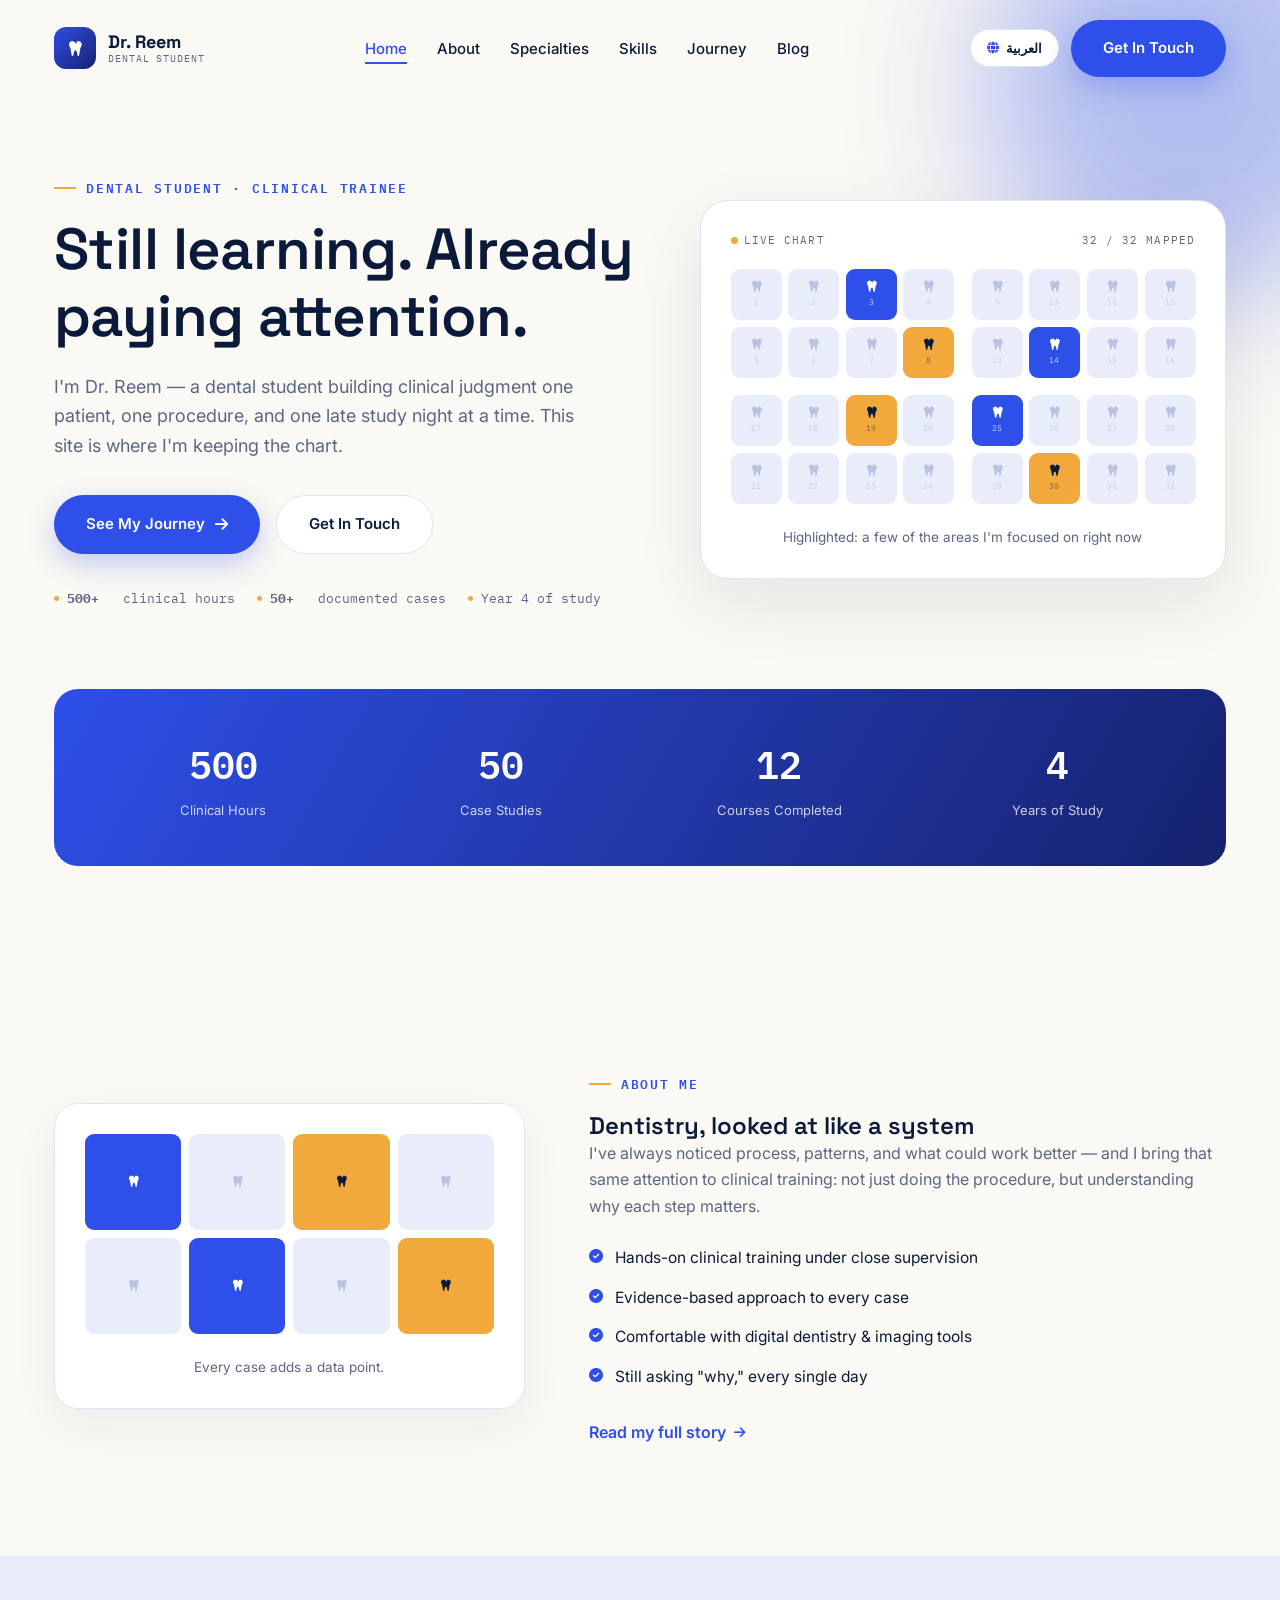
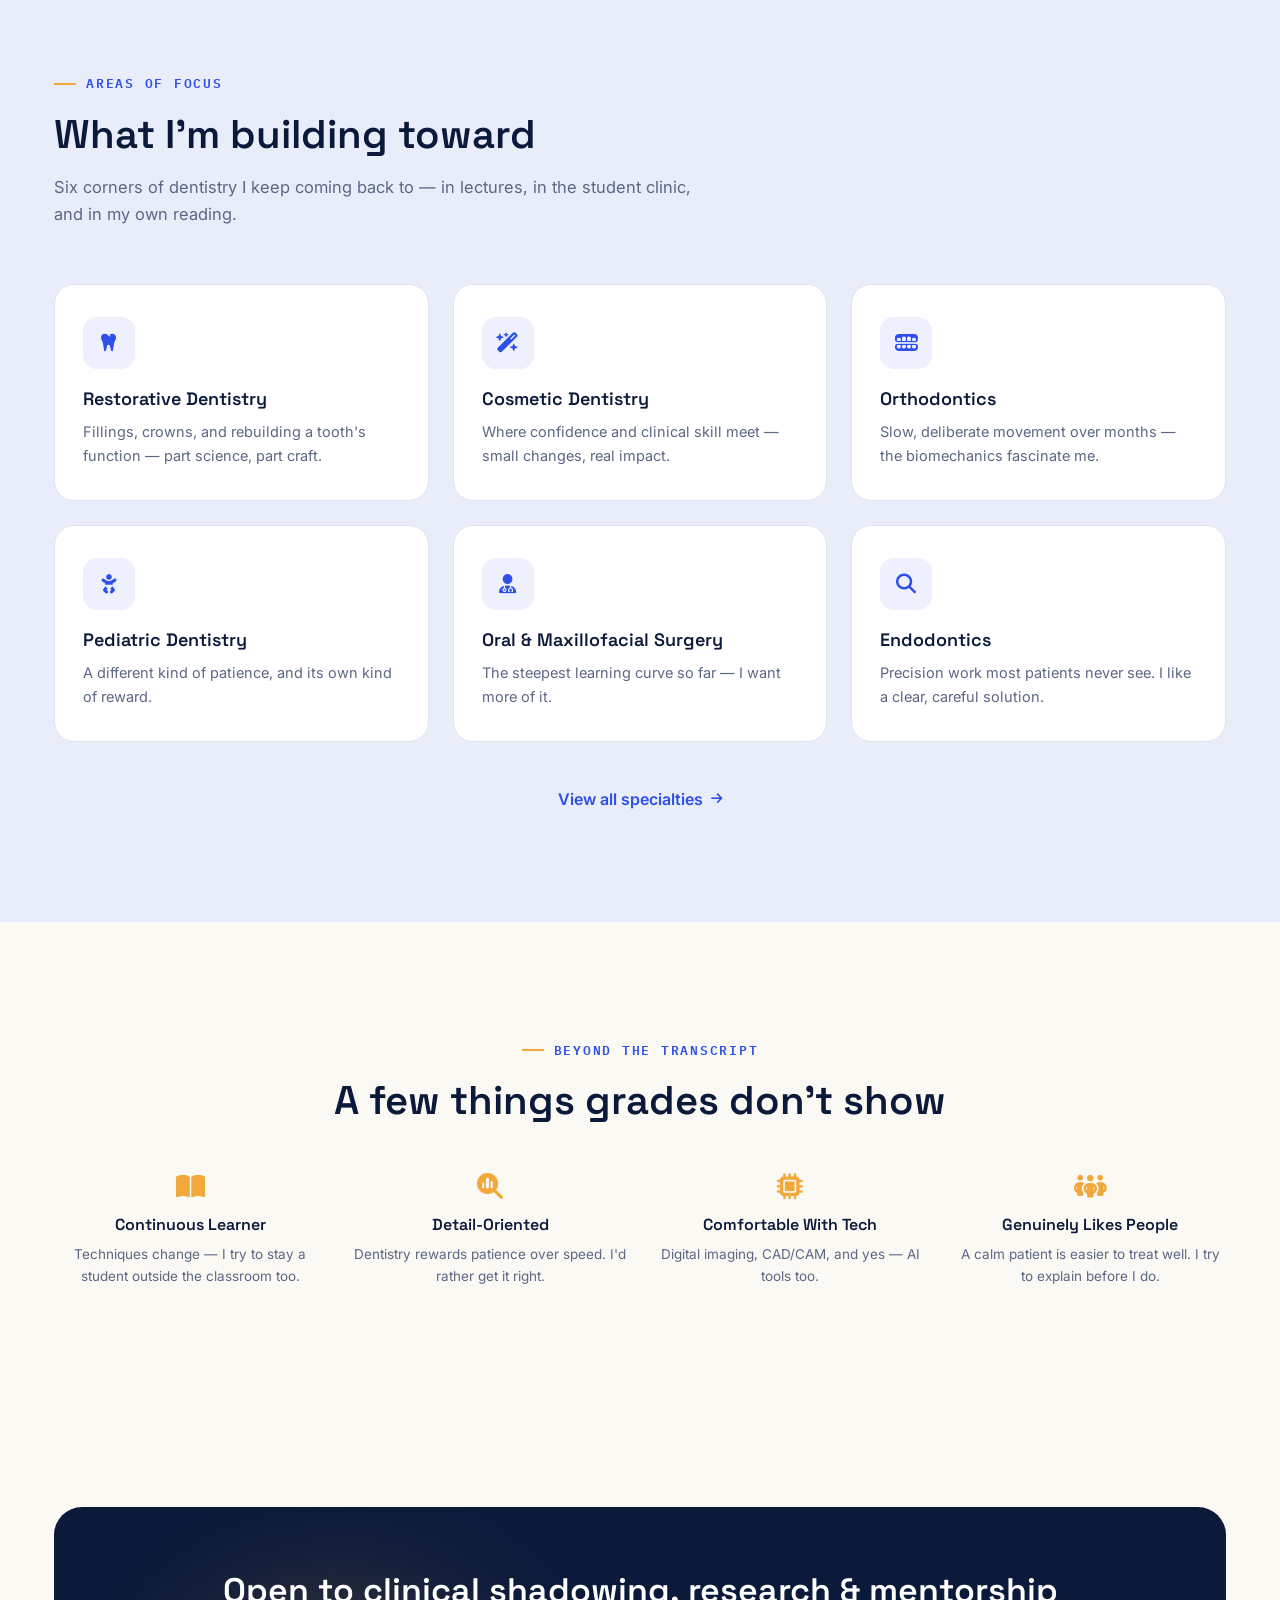
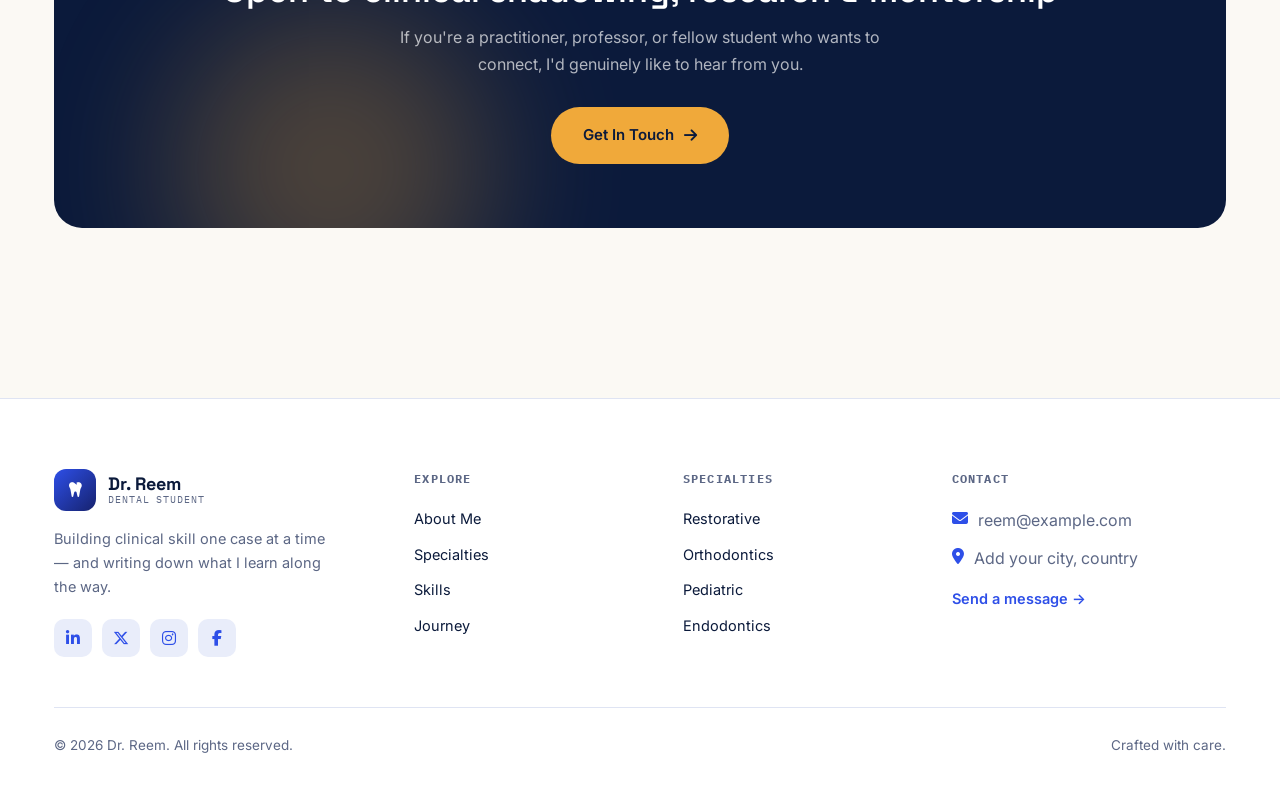
==== commit 05d7717f: "Update index.html" ====
--- a/index.html
+++ b/index.html
@@ -1,13 +1,13 @@
 <!DOCTYPE html>
-<html lang="en">
+<html lang="en" data-title-en="Dr. Reem — Dental Student" data-title-ar="د. ريم - طالبة طب أسنان">
 <head>
 <meta charset="UTF-8">
 <meta name="viewport" content="width=device-width, initial-scale=1.0">
-<title>Mohammed — Dental Student</title>
-<meta name="description" content="Mohammed is a dental student building clinical skill, one case at a time. Explore his journey, specialties, and skills.">
+<title>Dr. Reem — Dental Student</title>
+<meta name="description" content="Dr. Reem is a dental student building clinical skill, one case at a time. Explore her journey, specialties, and skills.">
 <link rel="preconnect" href="https://fonts.googleapis.com">
 <link rel="preconnect" href="https://fonts.gstatic.com" crossorigin>
-<link href="https://fonts.googleapis.com/css2?family=Space+Grotesk:wght@500;600;700&family=Inter:wght@400;500;600;700&family=IBM+Plex+Mono:wght@500;600&display=swap" rel="stylesheet">
+<link href="https://fonts.googleapis.com/css2?family=Space+Grotesk:wght@500;600;700&family=Inter:wght@400;500;600;700&family=IBM+Plex+Mono:wght@500;600&family=Cairo:wght@600;700;800&family=IBM+Plex+Sans+Arabic:wght@400;500;600;700&display=swap" rel="stylesheet">
 <link rel="stylesheet" href="https://cdnjs.cloudflare.com/ajax/libs/font-awesome/6.5.1/css/all.min.css">
 <style>
   :root{
@@ -27,11 +27,16 @@
   :focus-visible{outline:2px solid var(--blue);outline-offset:3px;}
   @media(prefers-reduced-motion:reduce){*{animation-duration:.01ms !important;animation-iteration-count:1 !important;transition-duration:.01ms !important;scroll-behavior:auto !important;}}
 
+  /* RTL / Arabic support */
+  [dir="rtl"] body{font-family:'IBM Plex Sans Arabic',sans-serif;}
+  [dir="rtl"] h1,[dir="rtl"] h2,[dir="rtl"] h3,[dir="rtl"] h4,[dir="rtl"] .logo-text strong{font-family:'Cairo',sans-serif;}
+  [dir="rtl"] .fa-arrow-right{transform:scaleX(-1);}
+
   .container{max-width:1220px;margin:0 auto;padding:0 24px;}
   .section{padding:110px 0;}
   .section-alt{background:var(--mist);}
-  .section-tight{padding:70px 0;}
   .eyebrow{font-family:'IBM Plex Mono',monospace;font-size:12.5px;letter-spacing:.14em;text-transform:uppercase;color:var(--blue);font-weight:600;display:inline-flex;align-items:center;gap:10px;margin-bottom:18px;}
+  [dir="rtl"] .eyebrow{letter-spacing:0;}
   .eyebrow::before{content:'';width:22px;height:2px;background:var(--amber);}
   .section-head{max-width:640px;margin-bottom:56px;}
   .section-head h2{font-size:clamp(28px,4vw,40px);margin-bottom:16px;}
@@ -43,47 +48,53 @@
   .btn-secondary{background:#fff;color:var(--ink);border:1.5px solid var(--border);}
   .btn-secondary:hover{border-color:var(--blue);color:var(--blue);background:var(--blue-pale);}
 
-  /* NAV */
-  .navbar{position:fixed;top:0;left:0;right:0;z-index:1000;padding:24px 0;transition:all .3s ease;}
-  .navbar.scrolled{padding:14px 0;background:rgba(251,249,244,.85);backdrop-filter:blur(14px);box-shadow:0 4px 24px rgba(11,26,59,.07);}
-  .nav-container{max-width:1220px;margin:0 auto;padding:0 24px;display:flex;align-items:center;justify-content:space-between;}
+  /* NAV — always-visible links, no hamburger, wraps cleanly on narrow screens */
+  .navbar{position:fixed;top:0;left:0;right:0;z-index:1000;padding:20px 0;transition:all .3s ease;background:rgba(251,249,244,0);}
+  .navbar.scrolled{padding:14px 0;background:rgba(251,249,244,.9);backdrop-filter:blur(14px);box-shadow:0 4px 24px rgba(11,26,59,.07);}
+  .nav-container{max-width:1220px;margin:0 auto;padding:0 24px;display:flex;align-items:center;justify-content:space-between;flex-wrap:wrap;row-gap:14px;}
   .logo{display:flex;align-items:center;gap:12px;}
   .logo-mark{width:42px;height:42px;border-radius:12px;background:linear-gradient(135deg,var(--blue),var(--blue-dark));display:flex;align-items:center;justify-content:center;color:#fff;font-size:17px;flex-shrink:0;}
   .logo-text{display:flex;flex-direction:column;line-height:1.15;}
   .logo-text strong{font-family:'Space Grotesk';font-size:18px;font-weight:700;}
   .logo-text small{font-family:'IBM Plex Mono';font-size:10px;letter-spacing:.09em;color:var(--gray);text-transform:uppercase;}
-  .nav-links{display:flex;gap:34px;}
+  [dir="rtl"] .logo-text small{letter-spacing:0;}
+  .nav-links{display:flex;flex-wrap:wrap;gap:30px;order:3;width:100%;justify-content:center;padding-top:14px;border-top:1px solid var(--border);}
   .nav-links a{font-size:15px;font-weight:500;position:relative;padding:6px 0;}
   .nav-links a::after{content:'';position:absolute;bottom:0;left:0;width:0;height:2px;background:var(--blue);transition:width .3s;}
   .nav-links a:hover::after,.nav-links a.active::after{width:100%;}
   .nav-links a.active{color:var(--blue);}
-  .nav-actions{display:flex;align-items:center;gap:22px;}
-  .hamburger{display:none;font-size:21px;background:none;border:none;color:var(--ink);}
-  @media(max-width:960px){.nav-links{display:none;}.hamburger{display:block;}.nav-cta-desktop{display:none;}}
-
-  .mobile-menu{position:fixed;top:0;right:-100%;width:82%;max-width:340px;height:100vh;background:#fff;z-index:1200;padding:36px 32px 40px;transition:right .4s cubic-bezier(.4,0,.2,1);box-shadow:-14px 0 50px rgba(11,26,59,.18);}
-  .mobile-menu.open{right:0;}
-  .menu-close{font-size:22px;background:none;border:none;color:var(--ink);margin-bottom:30px;}
-  .mobile-menu a{display:block;padding:15px 0;font-size:18px;font-weight:500;border-bottom:1px solid var(--border);}
-  .mobile-menu .btn{margin-top:24px;width:100%;justify-content:center;}
-  .menu-overlay{position:fixed;inset:0;background:rgba(11,26,59,.45);z-index:1150;opacity:0;pointer-events:none;transition:opacity .3s;}
-  .menu-overlay.open{opacity:1;pointer-events:auto;}
+  .nav-actions{display:flex;align-items:center;gap:12px;}
+  .lang-toggle{display:inline-flex;align-items:center;gap:7px;padding:10px 16px;border-radius:100px;border:1.5px solid var(--border);background:#fff;font-size:13px;font-weight:600;color:var(--ink);white-space:nowrap;transition:all .25s;}
+  .lang-toggle:hover{border-color:var(--blue);color:var(--blue);}
+  .lang-toggle i{font-size:12px;color:var(--blue);}
+  @media(min-width:961px){.nav-links{width:auto;order:0;border-top:none;padding-top:0;justify-content:flex-start;}}
+  @media(max-width:960px){.hero{padding-top:210px;}.page-header{padding-top:190px;}}
+  @media(max-width:520px){
+    .logo-mark{width:36px;height:36px;font-size:15px;}
+    .logo-text strong{font-size:16px;}
+    .logo-text small{font-size:9px;}
+    .nav-actions{gap:8px;}
+    .lang-toggle{padding:8px 12px;font-size:11.5px;}
+    .btn-primary.nav-cta-desktop{padding:10px 16px;font-size:12.5px;}
+    .nav-links{gap:8px 16px;font-size:13px;}
+    .nav-links a{font-size:13px;}
+  }
 
   /* HERO */
   .hero{padding:170px 0 90px;position:relative;}
   .hero-grid{display:grid;grid-template-columns:1.05fr .95fr;gap:64px;align-items:center;}
-  .hero h1{font-size:clamp(36px,5.2vw,58px);letter-spacing:-.01em;margin-bottom:22px;}
+  .hero h1{font-size:clamp(34px,5.2vw,58px);letter-spacing:-.01em;margin-bottom:22px;}
+  [dir="rtl"] .hero h1{letter-spacing:0;}
   .hero p.lead{font-size:18px;color:var(--gray);max-width:520px;margin-bottom:34px;}
   .hero-ctas{display:flex;gap:16px;flex-wrap:wrap;margin-bottom:34px;}
   .hero-microstats{display:flex;gap:22px;flex-wrap:wrap;font-family:'IBM Plex Mono';font-size:13px;color:var(--gray);}
-  .hero-microstats b{color:var(--ink);font-weight:600;}
   .hero-microstats span{display:flex;align-items:center;gap:8px;}
   .hero-microstats i{color:var(--amber);font-size:5px;}
 
-  /* TOOTH CHART — signature element */
   .tooth-chart-wrap{background:#fff;border-radius:28px;padding:30px;box-shadow:0 24px 70px rgba(11,26,59,.09);border:1px solid var(--border);position:relative;}
   .tooth-chart-label{display:flex;align-items:center;justify-content:space-between;margin-bottom:20px;}
   .tooth-chart-label .mono{font-size:11px;letter-spacing:.1em;color:var(--gray);text-transform:uppercase;}
+  [dir="rtl"] .tooth-chart-label .mono{letter-spacing:0;}
   .tooth-chart-label .dot-live{width:7px;height:7px;border-radius:50%;background:var(--amber);display:inline-block;margin-right:6px;animation:pulse-dot 2s infinite;}
   .tooth-chart-grid{display:grid;grid-template-columns:1fr 1fr;grid-template-rows:1fr 1fr;gap:18px;}
   .quadrant{display:grid;grid-template-columns:repeat(4,1fr);gap:7px;}
@@ -102,30 +113,26 @@
   .blob-a{width:420px;height:420px;background:var(--blue);top:-120px;right:-120px;}
   .blob-b{width:320px;height:320px;background:var(--amber);bottom:-100px;left:10%;opacity:.25;}
 
-  /* STAT STRIP */
   .stat-strip{background:linear-gradient(120deg,var(--blue),var(--blue-dark));border-radius:24px;padding:44px 40px;display:grid;grid-template-columns:repeat(4,1fr);gap:20px;margin-top:80px;}
   .stat-item{text-align:center;color:#fff;}
   .stat-num{font-family:'IBM Plex Mono';font-size:clamp(26px,3.4vw,38px);font-weight:600;display:block;}
   .stat-label{font-size:13px;color:rgba(255,255,255,.78);margin-top:6px;}
   @media(max-width:768px){.stat-strip{grid-template-columns:repeat(2,1fr);}}
 
-  /* REVEAL */
   .reveal{opacity:0;transform:translateY(26px);transition:opacity .7s cubic-bezier(.4,0,.2,1),transform .7s cubic-bezier(.4,0,.2,1);}
   .reveal.visible{opacity:1;transform:translateY(0);}
 
-  /* ABOUT TEASER */
   .about-teaser{display:grid;grid-template-columns:.85fr 1.15fr;gap:64px;align-items:center;}
   .about-visual{background:#fff;border:1px solid var(--border);border-radius:24px;padding:30px;box-shadow:0 16px 46px rgba(11,26,59,.06);}
   .about-visual-row{display:grid;grid-template-columns:repeat(4,1fr);gap:8px;margin-bottom:8px;}
-  .about-visual .tooth-cell{cursor:default;}
   .checklist{display:grid;gap:14px;margin:26px 0 30px;}
   .checklist li{display:flex;align-items:flex-start;gap:12px;font-size:15.5px;}
   .checklist i{color:var(--blue);margin-top:4px;font-size:14px;}
   .text-link{color:var(--blue);font-weight:600;display:inline-flex;align-items:center;gap:8px;}
   .text-link i{font-size:13px;transition:transform .25s;}
   .text-link:hover i{transform:translateX(4px);}
-
-  /* CARD GRID */
+  [dir="rtl"] .text-link:hover i{transform:scaleX(-1);}
+
   .card-grid{display:grid;grid-template-columns:repeat(3,1fr);gap:24px;}
   .s-card{background:#fff;border:1px solid var(--border);border-radius:20px;padding:32px 28px;transition:all .35s cubic-bezier(.4,0,.2,1);}
   .s-card:hover{transform:translateY(-6px);box-shadow:0 18px 44px rgba(11,26,59,.09);border-color:transparent;}
@@ -137,14 +144,12 @@
 
   .center-link{text-align:center;margin-top:44px;}
 
-  /* FEATURES ROW */
   .features-row{display:grid;grid-template-columns:repeat(4,1fr);gap:28px;text-align:center;}
   .feature-item i{font-size:26px;color:var(--amber);margin-bottom:16px;}
   .feature-item h4{font-size:16px;margin-bottom:8px;}
   .feature-item p{font-size:13.5px;color:var(--gray);}
   @media(max-width:800px){.features-row{grid-template-columns:repeat(2,1fr);}}
 
-  /* CTA BANNER */
   .cta-banner{background:var(--ink);border-radius:28px;padding:64px 48px;text-align:center;position:relative;overflow:hidden;}
   .cta-banner h2{color:#fff;font-size:clamp(24px,3.4vw,34px);margin-bottom:14px;}
   .cta-banner p{color:rgba(255,255,255,.68);max-width:520px;margin:0 auto 30px;}
@@ -157,13 +162,14 @@
   .social-row a{width:38px;height:38px;border-radius:10px;background:var(--mist);display:flex;align-items:center;justify-content:center;color:var(--blue);transition:all .25s;}
   .social-row a:hover{background:var(--blue);color:#fff;}
   .footer-col h5{font-family:'IBM Plex Mono';font-size:12px;letter-spacing:.1em;text-transform:uppercase;color:var(--gray);margin-bottom:18px;}
+  [dir="rtl"] .footer-col h5{letter-spacing:0;}
   .footer-col a,.footer-col li{display:block;font-size:14.5px;color:var(--ink);margin-bottom:12px;}
   .footer-col a:hover{color:var(--blue);}
   .footer-col .contact-line{display:flex;gap:10px;color:var(--gray);}
   .footer-col .contact-line i{color:var(--blue);margin-top:3px;}
   .footer-bottom{border-top:1px solid var(--border);padding-top:26px;display:flex;justify-content:space-between;flex-wrap:wrap;gap:10px;font-size:13.5px;color:var(--gray);}
   @media(max-width:900px){.footer-grid{grid-template-columns:1fr 1fr;}}
-  @media(max-width:640px){.footer-grid{grid-template-columns:1fr;}.hero-grid,.about-teaser{grid-template-columns:1fr;}.hero{padding-top:140px;}}
+  @media(max-width:640px){.footer-grid{grid-template-columns:1fr;}.hero-grid,.about-teaser{grid-template-columns:1fr;}}
 </style>
 </head>
 <body>
@@ -172,57 +178,45 @@
   <div class="nav-container">
     <a href="index.html" class="logo">
       <span class="logo-mark"><i class="fa-solid fa-tooth"></i></span>
-      <span class="logo-text"><strong>Mohammed</strong><small>Dental Student</small></span>
+      <span class="logo-text"><strong>Dr. Reem</strong><small data-en="Dental Student" data-ar="طالبة طب أسنان">Dental Student</small></span>
     </a>
     <ul class="nav-links">
-      <li><a href="index.html" class="active">Home</a></li>
-      <li><a href="about.html">About</a></li>
-      <li><a href="specialties.html">Specialties</a></li>
-      <li><a href="skills.html">Skills</a></li>
-      <li><a href="journey.html">Journey</a></li>
-      <li><a href="blog.html">Blog</a></li>
+      <li><a href="index.html" class="active" data-en="Home" data-ar="الرئيسية">Home</a></li>
+      <li><a href="about.html" data-en="About" data-ar="عني">About</a></li>
+      <li><a href="specialties.html" data-en="Specialties" data-ar="التخصصات">Specialties</a></li>
+      <li><a href="skills.html" data-en="Skills" data-ar="المهارات">Skills</a></li>
+      <li><a href="journey.html" data-en="Journey" data-ar="مسيرتي">Journey</a></li>
+      <li><a href="blog.html" data-en="Blog" data-ar="المدونة">Blog</a></li>
     </ul>
     <div class="nav-actions">
-      <a href="contact.html" class="btn btn-primary nav-cta-desktop">Get In Touch</a>
-      <button class="hamburger" id="hamburger"><i class="fa-solid fa-bars"></i></button>
+      <button class="lang-toggle" id="langToggle" aria-label="Switch language"><i class="fa-solid fa-globe"></i><span id="langLabel">العربية</span></button>
+      <a href="contact.html" class="btn btn-primary nav-cta-desktop" data-en="Get In Touch" data-ar="تواصل معي">Get In Touch</a>
     </div>
   </div>
 </nav>
-
-<div class="menu-overlay" id="overlay"></div>
-<div class="mobile-menu" id="mobileMenu">
-  <button class="menu-close" id="menuClose"><i class="fa-solid fa-xmark"></i></button>
-  <a href="index.html">Home</a>
-  <a href="about.html">About</a>
-  <a href="specialties.html">Specialties</a>
-  <a href="skills.html">Skills</a>
-  <a href="journey.html">Journey</a>
-  <a href="blog.html">Blog</a>
-  <a href="contact.html" class="btn btn-primary">Get In Touch</a>
-</div>
 
 <section class="hero">
   <div class="blob blob-a"></div>
   <div class="container">
     <div class="hero-grid">
       <div>
-        <div class="eyebrow">Dental Student · Clinical Trainee</div>
-        <h1>Still learning. Already paying attention.</h1>
-        <p class="lead">I'm Mohammed — a dental student building clinical judgment one patient, one procedure, and one late study night at a time. This site is where I'm keeping the chart.</p>
+        <div class="eyebrow"><span data-en="Dental Student · Clinical Trainee" data-ar="طالبة طب أسنان · متدربة سريرية">Dental Student · Clinical Trainee</span></div>
+        <h1 data-en="Still learning. Already paying attention." data-ar="لا زلت أتعلّم. لكنني منتبهة تمامًا.">Still learning. Already paying attention.</h1>
+        <p class="lead" data-en="I'm Dr. Reem — a dental student building clinical judgment one patient, one procedure, and one late study night at a time. This site is where I'm keeping the chart." data-ar="أنا د. ريم، طالبة طب أسنان أبني خبرتي السريرية مريضًا تلو الآخر، وإجراءً بعد إجراء، وسهرة مذاكرة تلو الأخرى. هذا الموقع هو سجلّي لكل ذلك.">I'm Dr. Reem — a dental student building clinical judgment one patient, one procedure, and one late study night at a time. This site is where I'm keeping the chart.</p>
         <div class="hero-ctas">
-          <a href="journey.html" class="btn btn-primary">See My Journey <i class="fa-solid fa-arrow-right"></i></a>
-          <a href="contact.html" class="btn btn-secondary">Get In Touch</a>
+          <a href="journey.html" class="btn btn-primary"><span data-en="See My Journey" data-ar="مشاهدة مسيرتي">See My Journey</span> <i class="fa-solid fa-arrow-right"></i></a>
+          <a href="contact.html" class="btn btn-secondary" data-en="Get In Touch" data-ar="تواصل معي">Get In Touch</a>
         </div>
         <div class="hero-microstats">
-          <span><i class="fa-solid fa-circle"></i><b>500+</b>&nbsp;clinical hours</span>
-          <span><i class="fa-solid fa-circle"></i><b>50+</b>&nbsp;documented cases</span>
-          <span><i class="fa-solid fa-circle"></i><b>Year&nbsp;4</b>&nbsp;of study</span>
+          <span><i class="fa-solid fa-circle"></i><b>500+</b>&nbsp;<span data-en="clinical hours" data-ar="ساعة سريرية">clinical hours</span></span>
+          <span><i class="fa-solid fa-circle"></i><b>50+</b>&nbsp;<span data-en="documented cases" data-ar="حالة موثقة">documented cases</span></span>
+          <span><i class="fa-solid fa-circle"></i><span data-en="Year 4 of study" data-ar="السنة 4 من الدراسة">Year 4 of study</span></span>
         </div>
       </div>
       <div class="tooth-chart-wrap">
         <div class="tooth-chart-label">
-          <span class="mono"><span class="dot-live"></span>Live chart</span>
-          <span class="mono">32 / 32 mapped</span>
+          <span class="mono"><span class="dot-live"></span><span data-en="Live chart" data-ar="مخطط حي">Live chart</span></span>
+          <span class="mono"><span data-en="32 / 32 mapped" data-ar="32 / 32 مرسومة">32 / 32 mapped</span></span>
         </div>
         <div class="tooth-chart-grid" id="toothChart">
           <div class="quadrant" id="q1"></div>
@@ -230,16 +224,16 @@
           <div class="quadrant" id="q3"></div>
           <div class="quadrant" id="q4"></div>
         </div>
-        <p class="chart-caption">Highlighted: a few of the areas I'm focused on right now</p>
+        <p class="chart-caption" data-en="Highlighted: a few of the areas I'm focused on right now" data-ar="المظللة: بعض المجالات التي أركّز عليها حاليًا">Highlighted: a few of the areas I'm focused on right now</p>
       </div>
     </div>
 
     <!-- Update these figures with your real numbers -->
     <div class="stat-strip reveal">
-      <div class="stat-item"><span class="stat-num" data-target="500">0</span><span class="stat-label">Clinical Hours</span></div>
-      <div class="stat-item"><span class="stat-num" data-target="50">0</span><span class="stat-label">Case Studies</span></div>
-      <div class="stat-item"><span class="stat-num" data-target="12">0</span><span class="stat-label">Courses Completed</span></div>
-      <div class="stat-item"><span class="stat-num" data-target="4">0</span><span class="stat-label">Years of Study</span></div>
+      <div class="stat-item"><span class="stat-num" data-target="500">0</span><span class="stat-label" data-en="Clinical Hours" data-ar="ساعات سريرية">Clinical Hours</span></div>
+      <div class="stat-item"><span class="stat-num" data-target="50">0</span><span class="stat-label" data-en="Case Studies" data-ar="دراسات حالة">Case Studies</span></div>
+      <div class="stat-item"><span class="stat-num" data-target="12">0</span><span class="stat-label" data-en="Courses Completed" data-ar="مقررات مكتملة">Courses Completed</span></div>
+      <div class="stat-item"><span class="stat-num" data-target="4">0</span><span class="stat-label" data-en="Years of Study" data-ar="سنوات الدراسة">Years of Study</span></div>
     </div>
   </div>
 </section>
@@ -260,19 +254,19 @@
           <div class="tooth-cell" style="opacity:1;transform:none;"><i class="fa-solid fa-tooth"></i></div>
           <div class="tooth-cell active c-amber" style="opacity:1;transform:none;"><i class="fa-solid fa-tooth"></i></div>
         </div>
-        <p class="chart-caption">Every case adds a data point.</p>
+        <p class="chart-caption" data-en="Every case adds a data point." data-ar="كل حالة تضيف نقطة جديدة إلى السجل.">Every case adds a data point.</p>
       </div>
       <div class="reveal">
-        <div class="eyebrow">About Me</div>
-        <h2>Dentistry, looked at like a system</h2>
-        <p style="color:var(--gray);font-size:16px;">Before dental school, I spent time building automation and AI tools for small businesses — so I tend to notice process, patterns, and what could work better. I bring that same attention to clinical training: not just doing the procedure, but understanding why each step matters.</p>
+        <div class="eyebrow"><span data-en="About Me" data-ar="عني">About Me</span></div>
+        <h2 data-en="Dentistry, looked at like a system" data-ar="طب الأسنان، كمنظومة متكاملة">Dentistry, looked at like a system</h2>
+        <p style="color:var(--gray);font-size:16px;" data-en="I've always noticed process, patterns, and what could work better — and I bring that same attention to clinical training: not just doing the procedure, but understanding why each step matters." data-ar="دائمًا ما ألاحظ التفاصيل والأنماط وما يمكن تحسينه، وأحمل هذا الانتباه نفسه إلى تدريبي السريري: فلا أكتفي بتنفيذ الإجراء، بل أسعى لفهم سبب أهمية كل خطوة فيه.">I've always noticed process, patterns, and what could work better — and I bring that same attention to clinical training: not just doing the procedure, but understanding why each step matters.</p>
         <ul class="checklist">
-          <li><i class="fa-solid fa-circle-check"></i>Hands-on clinical training under close supervision</li>
-          <li><i class="fa-solid fa-circle-check"></i>Evidence-based approach to every case</li>
-          <li><i class="fa-solid fa-circle-check"></i>Comfortable with digital dentistry & imaging tools</li>
-          <li><i class="fa-solid fa-circle-check"></i>Still asking "why," every single day</li>
+          <li><i class="fa-solid fa-circle-check"></i><span data-en="Hands-on clinical training under close supervision" data-ar="تدريب سريري عملي تحت إشراف دقيق">Hands-on clinical training under close supervision</span></li>
+          <li><i class="fa-solid fa-circle-check"></i><span data-en="Evidence-based approach to every case" data-ar="نهج قائم على الأدلة العلمية في كل حالة">Evidence-based approach to every case</span></li>
+          <li><i class="fa-solid fa-circle-check"></i><span data-en="Comfortable with digital dentistry & imaging tools" data-ar="مرتاحة مع أدوات طب الأسنان الرقمي والتصوير">Comfortable with digital dentistry & imaging tools</span></li>
+          <li><i class="fa-solid fa-circle-check"></i><span data-en='Still asking "why," every single day' data-ar="لا زلت أسأل: «لماذا؟» كل يوم">Still asking "why," every single day</span></li>
         </ul>
-        <a href="about.html" class="text-link">Read my full story <i class="fa-solid fa-arrow-right"></i></a>
+        <a href="about.html" class="text-link"><span data-en="Read my full story" data-ar="قراءة قصتي كاملة">Read my full story</span> <i class="fa-solid fa-arrow-right"></i></a>
       </div>
     </div>
   </div>
@@ -281,33 +275,33 @@
 <section class="section section-alt">
   <div class="container">
     <div class="section-head reveal">
-      <div class="eyebrow">Areas of Focus</div>
-      <h2>What I'm building toward</h2>
-      <p>Six corners of dentistry I keep coming back to — in lectures, in the student clinic, and in my own reading.</p>
+      <div class="eyebrow"><span data-en="Areas of Focus" data-ar="مجالات التركيز">Areas of Focus</span></div>
+      <h2 data-en="What I'm building toward" data-ar="ما أسعى للوصول إليه">What I'm building toward</h2>
+      <p data-en="Six corners of dentistry I keep coming back to — in lectures, in the student clinic, and in my own reading." data-ar="ستة محاور في طب الأسنان أعود إليها دومًا - في المحاضرات، وفي عيادة الطلاب، وفي قراءاتي الخاصة.">Six corners of dentistry I keep coming back to — in lectures, in the student clinic, and in my own reading.</p>
     </div>
     <div class="card-grid">
-      <div class="s-card reveal"><div class="icon"><i class="fa-solid fa-tooth"></i></div><h3>Restorative Dentistry</h3><p>Fillings, crowns, and rebuilding a tooth's function — part science, part craft.</p></div>
-      <div class="s-card reveal"><div class="icon"><i class="fa-solid fa-wand-magic-sparkles"></i></div><h3>Cosmetic Dentistry</h3><p>Where confidence and clinical skill meet — small changes, real impact.</p></div>
-      <div class="s-card reveal"><div class="icon"><i class="fa-solid fa-teeth-open"></i></div><h3>Orthodontics</h3><p>Slow, deliberate movement over months — the biomechanics fascinate me.</p></div>
-      <div class="s-card reveal"><div class="icon"><i class="fa-solid fa-baby"></i></div><h3>Pediatric Dentistry</h3><p>A different kind of patience, and its own kind of reward.</p></div>
-      <div class="s-card reveal"><div class="icon"><i class="fa-solid fa-user-doctor"></i></div><h3>Oral & Maxillofacial Surgery</h3><p>The steepest learning curve so far — I want more of it.</p></div>
-      <div class="s-card reveal"><div class="icon"><i class="fa-solid fa-magnifying-glass"></i></div><h3>Endodontics</h3><p>Precision work most patients never see. I like a clear, careful solution.</p></div>
-    </div>
-    <div class="center-link reveal"><a href="specialties.html" class="text-link">View all specialties <i class="fa-solid fa-arrow-right"></i></a></div>
+      <div class="s-card reveal"><div class="icon"><i class="fa-solid fa-tooth"></i></div><h3 data-en="Restorative Dentistry" data-ar="طب الأسنان الترميمي">Restorative Dentistry</h3><p data-en="Fillings, crowns, and rebuilding a tooth's function — part science, part craft." data-ar="الحشوات والتيجان وكل ما يتعلق بإعادة بناء وظيفة السن - جزء من العلم، وجزء من الحرفية.">Fillings, crowns, and rebuilding a tooth's function — part science, part craft.</p></div>
+      <div class="s-card reveal"><div class="icon"><i class="fa-solid fa-wand-magic-sparkles"></i></div><h3 data-en="Cosmetic Dentistry" data-ar="طب الأسنان التجميلي">Cosmetic Dentistry</h3><p data-en="Where confidence and clinical skill meet — small changes, real impact." data-ar="حيث تلتقي الثقة بالمهارة السريرية - تغييرات بسيطة، وأثر حقيقي.">Where confidence and clinical skill meet — small changes, real impact.</p></div>
+      <div class="s-card reveal"><div class="icon"><i class="fa-solid fa-teeth-open"></i></div><h3 data-en="Orthodontics" data-ar="تقويم الأسنان">Orthodontics</h3><p data-en="Slow, deliberate movement over months — the biomechanics fascinate me." data-ar="حركة بطيئة ومدروسة على مدى أشهر - وميكانيكا حيوية تسحرني.">Slow, deliberate movement over months — the biomechanics fascinate me.</p></div>
+      <div class="s-card reveal"><div class="icon"><i class="fa-solid fa-baby"></i></div><h3 data-en="Pediatric Dentistry" data-ar="طب أسنان الأطفال">Pediatric Dentistry</h3><p data-en="A different kind of patience, and its own kind of reward." data-ar="نوع مختلف من الصبر، ونوع خاص به من المكافأة.">A different kind of patience, and its own kind of reward.</p></div>
+      <div class="s-card reveal"><div class="icon"><i class="fa-solid fa-user-doctor"></i></div><h3 data-en="Oral & Maxillofacial Surgery" data-ar="جراحة الفم والوجه والفكين">Oral & Maxillofacial Surgery</h3><p data-en="The steepest learning curve so far — I want more of it." data-ar="الأصعب في منحنى التعلّم حتى الآن - وأريد المزيد منه.">The steepest learning curve so far — I want more of it.</p></div>
+      <div class="s-card reveal"><div class="icon"><i class="fa-solid fa-magnifying-glass"></i></div><h3 data-en="Endodontics" data-ar="علاج جذور الأسنان">Endodontics</h3><p data-en="Precision work most patients never see. I like a clear, careful solution." data-ar="عمل دقيق لا يراه معظم المرضى. أحب الحلول الواضحة والمدروسة.">Precision work most patients never see. I like a clear, careful solution.</p></div>
+    </div>
+    <div class="center-link reveal"><a href="specialties.html" class="text-link"><span data-en="View all specialties" data-ar="عرض كل التخصصات">View all specialties</span> <i class="fa-solid fa-arrow-right"></i></a></div>
   </div>
 </section>
 
 <section class="section">
   <div class="container">
     <div class="section-head reveal" style="margin:0 auto 50px;text-align:center;">
-      <div class="eyebrow" style="justify-content:center;">Beyond the Transcript</div>
-      <h2>A few things grades don't show</h2>
+      <div class="eyebrow" style="justify-content:center;"><span data-en="Beyond the Transcript" data-ar="أبعد من كشف الدرجات">Beyond the Transcript</span></div>
+      <h2 data-en="A few things grades don't show" data-ar="أشياء لا تُظهرها الدرجات">A few things grades don't show</h2>
     </div>
     <div class="features-row">
-      <div class="feature-item reveal"><i class="fa-solid fa-book-open"></i><h4>Continuous Learner</h4><p>Techniques change — I try to stay a student outside the classroom too.</p></div>
-      <div class="feature-item reveal"><i class="fa-solid fa-magnifying-glass-chart"></i><h4>Detail-Oriented</h4><p>Dentistry rewards patience over speed. I'd rather get it right.</p></div>
-      <div class="feature-item reveal"><i class="fa-solid fa-microchip"></i><h4>Comfortable With Tech</h4><p>Digital imaging, CAD/CAM, and yes — AI tools too.</p></div>
-      <div class="feature-item reveal"><i class="fa-solid fa-people-group"></i><h4>Genuinely Likes People</h4><p>A calm patient is easier to treat well. I try to explain before I do.</p></div>
+      <div class="feature-item reveal"><i class="fa-solid fa-book-open"></i><h4 data-en="Continuous Learner" data-ar="متعلّمة مستمرة">Continuous Learner</h4><p data-en="Techniques change — I try to stay a student outside the classroom too." data-ar="الأساليب تتغيّر - وأحاول أن أبقى طالبة حتى خارج قاعة الدرس.">Techniques change — I try to stay a student outside the classroom too.</p></div>
+      <div class="feature-item reveal"><i class="fa-solid fa-magnifying-glass-chart"></i><h4 data-en="Detail-Oriented" data-ar="دقيقة في التفاصيل">Detail-Oriented</h4><p data-en="Dentistry rewards patience over speed. I'd rather get it right." data-ar="طب الأسنان يكافئ الصبر أكثر من السرعة. أفضّل أن أنجزه بشكل صحيح.">Dentistry rewards patience over speed. I'd rather get it right.</p></div>
+      <div class="feature-item reveal"><i class="fa-solid fa-microchip"></i><h4 data-en="Comfortable With Tech" data-ar="مرتاحة مع التقنية">Comfortable With Tech</h4><p data-en="Digital imaging, CAD/CAM, and yes — AI tools too." data-ar="التصوير الرقمي، وتقنيات CAD/CAM، ونعم - أدوات الذكاء الاصطناعي أيضًا.">Digital imaging, CAD/CAM, and yes — AI tools too.</p></div>
+      <div class="feature-item reveal"><i class="fa-solid fa-people-group"></i><h4 data-en="Genuinely Likes People" data-ar="أحب التعامل مع الناس فعلًا">Genuinely Likes People</h4><p data-en="A calm patient is easier to treat well. I try to explain before I do." data-ar="المريض الهادئ أسهل في العلاج الجيد. أحاول أن أشرح قبل أن أنفّذ.">A calm patient is easier to treat well. I try to explain before I do.</p></div>
     </div>
   </div>
 </section>
@@ -316,9 +310,9 @@
   <div class="container">
     <div class="cta-banner reveal">
       <div class="blob blob-b"></div>
-      <h2>Open to clinical shadowing, research & mentorship</h2>
-      <p>If you're a practitioner, professor, or fellow student who wants to connect, I'd genuinely like to hear from you.</p>
-      <a href="contact.html" class="btn" style="background:var(--amber);color:var(--ink);">Get In Touch <i class="fa-solid fa-arrow-right"></i></a>
+      <h2 data-en="Open to clinical shadowing, research & mentorship" data-ar="منفتحة على الملازمة السريرية والبحث والتوجيه">Open to clinical shadowing, research & mentorship</h2>
+      <p data-en="If you're a practitioner, professor, or fellow student who wants to connect, I'd genuinely like to hear from you." data-ar="إن كنت طبيبًا ممارسًا أو أستاذًا أو زميل دراسة وتريد التواصل، يسعدني حقًا أن أسمع منك.">If you're a practitioner, professor, or fellow student who wants to connect, I'd genuinely like to hear from you.</p>
+      <a href="contact.html" class="btn" style="background:var(--amber);color:var(--ink);"><span data-en="Get In Touch" data-ar="تواصل معي">Get In Touch</span> <i class="fa-solid fa-arrow-right"></i></a>
     </div>
   </div>
 </section>
@@ -329,9 +323,9 @@
       <div class="footer-about">
         <a href="index.html" class="logo">
           <span class="logo-mark"><i class="fa-solid fa-tooth"></i></span>
-          <span class="logo-text"><strong>Mohammed</strong><small>Dental Student</small></span>
+          <span class="logo-text"><strong>Dr. Reem</strong><small data-en="Dental Student" data-ar="طالبة طب أسنان">Dental Student</small></span>
         </a>
-        <p>Building clinical skill one case at a time — and writing down what I learn along the way.</p>
+        <p data-en="Building clinical skill one case at a time — and writing down what I learn along the way." data-ar="أبني مهاراتي السريرية حالة تلو الأخرى، وأدوّن كل ما أتعلمه في الطريق.">Building clinical skill one case at a time — and writing down what I learn along the way.</p>
         <div class="social-row">
           <a href="#" aria-label="LinkedIn"><i class="fa-brands fa-linkedin-in"></i></a>
           <a href="#" aria-label="X"><i class="fa-brands fa-x-twitter"></i></a>
@@ -340,36 +334,34 @@
         </div>
       </div>
       <div class="footer-col">
-        <h5>Explore</h5>
-        <a href="about.html">About Me</a>
-        <a href="specialties.html">Specialties</a>
-        <a href="skills.html">Skills</a>
-        <a href="journey.html">Journey</a>
+        <h5 data-en="Explore" data-ar="استكشاف">Explore</h5>
+        <a href="about.html" data-en="About Me" data-ar="عني">About Me</a>
+        <a href="specialties.html" data-en="Specialties" data-ar="التخصصات">Specialties</a>
+        <a href="skills.html" data-en="Skills" data-ar="المهارات">Skills</a>
+        <a href="journey.html" data-en="Journey" data-ar="مسيرتي">Journey</a>
       </div>
       <div class="footer-col">
-        <h5>Specialties</h5>
-        <a href="specialties.html">Restorative</a>
-        <a href="specialties.html">Orthodontics</a>
-        <a href="specialties.html">Pediatric</a>
-        <a href="specialties.html">Endodontics</a>
+        <h5 data-en="Specialties" data-ar="التخصصات">Specialties</h5>
+        <a href="specialties.html" data-en="Restorative" data-ar="الترميمي">Restorative</a>
+        <a href="specialties.html" data-en="Orthodontics" data-ar="التقويم">Orthodontics</a>
+        <a href="specialties.html" data-en="Pediatric" data-ar="طب الأطفال">Pediatric</a>
+        <a href="specialties.html" data-en="Endodontics" data-ar="علاج الجذور">Endodontics</a>
       </div>
       <div class="footer-col">
-        <h5>Contact</h5>
-        <div class="contact-line"><i class="fa-solid fa-envelope"></i><span>mohammed@example.com</span></div>
-        <div class="contact-line" style="margin-top:12px;"><i class="fa-solid fa-location-dot"></i><span>Add your city, country</span></div>
-        <a href="contact.html" style="margin-top:16px;color:var(--blue);font-weight:600;">Send a message →</a>
+        <h5 data-en="Contact" data-ar="التواصل">Contact</h5>
+        <div class="contact-line"><i class="fa-solid fa-envelope"></i><span>reem@example.com</span></div>
+        <div class="contact-line" style="margin-top:12px;"><i class="fa-solid fa-location-dot"></i><span data-en="Add your city, country" data-ar="أضيفي مدينتك ودولتك">Add your city, country</span></div>
+        <a href="contact.html" style="margin-top:16px;color:var(--blue);font-weight:600;"><span data-en="Send a message" data-ar="إرسال رسالة">Send a message</span> →</a>
       </div>
     </div>
     <div class="footer-bottom">
-      <span>© 2026 Mohammed. All rights reserved.</span>
-      <span>Designed & coded personally.</span>
+      <span data-en="© 2026 Dr. Reem. All rights reserved." data-ar="© 2026 د. ريم. جميع الحقوق محفوظة.">© 2026 Dr. Reem. All rights reserved.</span>
+      <span data-en="Crafted with care." data-ar="صُمم بعناية.">Crafted with care.</span>
     </div>
   </div>
 </footer>
 
 <script>
-  // Tooth chart — signature element. Builds a 32-cell quadrant grid and
-  // lights up a handful of cells to represent current areas of focus.
   (function(){
     const quadrants = document.querySelectorAll('#toothChart .quadrant');
     if(!quadrants.length) return;
@@ -388,31 +380,14 @@
     });
   })();
 
-  // Nav scroll state
   const navbar = document.getElementById('navbar');
-  window.addEventListener('scroll', ()=>{
-    navbar.classList.toggle('scrolled', window.scrollY > 30);
-  });
-
-  // Mobile menu
-  const hamburger = document.getElementById('hamburger');
-  const mobileMenu = document.getElementById('mobileMenu');
-  const overlay = document.getElementById('overlay');
-  const menuClose = document.getElementById('menuClose');
-  function openMenu(){ mobileMenu.classList.add('open'); overlay.classList.add('open'); }
-  function closeMenu(){ mobileMenu.classList.remove('open'); overlay.classList.remove('open'); }
-  hamburger.addEventListener('click', openMenu);
-  menuClose.addEventListener('click', closeMenu);
-  overlay.addEventListener('click', closeMenu);
-  document.querySelectorAll('.mobile-menu a').forEach(a=>a.addEventListener('click', closeMenu));
-
-  // Scroll reveal
+  window.addEventListener('scroll', ()=> navbar.classList.toggle('scrolled', window.scrollY > 30));
+
   const io = new IntersectionObserver((entries)=>{
     entries.forEach(e=>{ if(e.isIntersecting){ e.target.classList.add('visible'); io.unobserve(e.target); } });
   },{threshold:.15});
   document.querySelectorAll('.reveal').forEach(el=>io.observe(el));
 
-  // Animated stat counters
   function animateCounter(el){
     const target = +el.dataset.target;
     const start = performance.now();
@@ -433,6 +408,32 @@
     });
   },{threshold:.3});
   document.querySelectorAll('.stat-strip').forEach(el=>statIo.observe(el));
+
+  /* Language toggle: switches every [data-en]/[data-ar] pair, flips dir, remembers choice */
+  (function(){
+    const root = document.documentElement;
+    function applyLanguage(lang){
+      root.lang = lang;
+      root.dir = lang === 'ar' ? 'rtl' : 'ltr';
+      document.querySelectorAll('[data-en]').forEach(el=>{
+        const val = lang === 'ar' ? el.getAttribute('data-ar') : el.getAttribute('data-en');
+        if(val !== null) el.textContent = val;
+      });
+      const label = document.getElementById('langLabel');
+      if(label) label.textContent = lang === 'ar' ? 'English' : 'العربية';
+      const t = root.getAttribute(lang==='ar' ? 'data-title-ar' : 'data-title-en');
+      if(t) document.title = t;
+      try{ localStorage.setItem('siteLang', lang); }catch(e){}
+    }
+    let saved = null;
+    try{ saved = localStorage.getItem('siteLang'); }catch(e){}
+    const browserAr = navigator.language && navigator.language.toLowerCase().indexOf('ar') === 0;
+    applyLanguage(saved || (browserAr ? 'ar' : 'en'));
+    const toggle = document.getElementById('langToggle');
+    if(toggle) toggle.addEventListener('click', function(){
+      applyLanguage(root.lang === 'ar' ? 'en' : 'ar');
+    });
+  })();
 </script>
 </body>
 </html>
